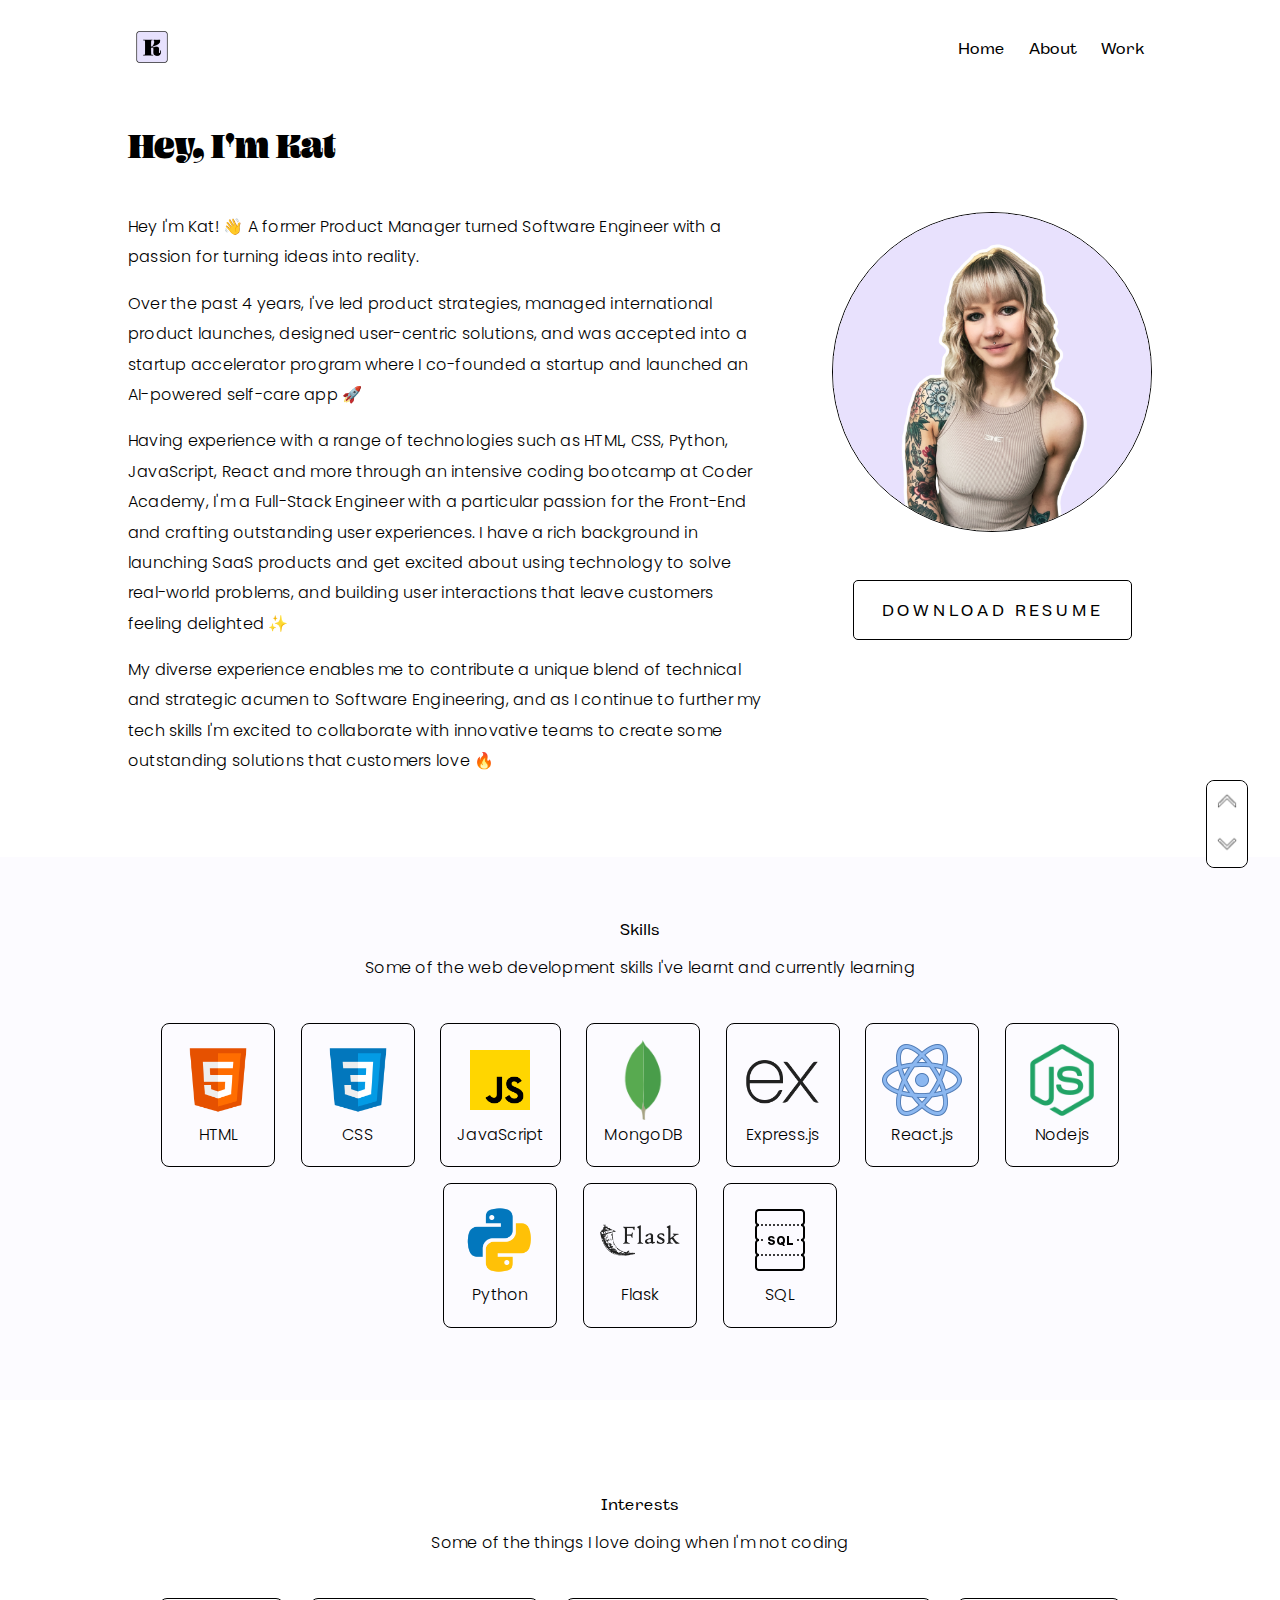
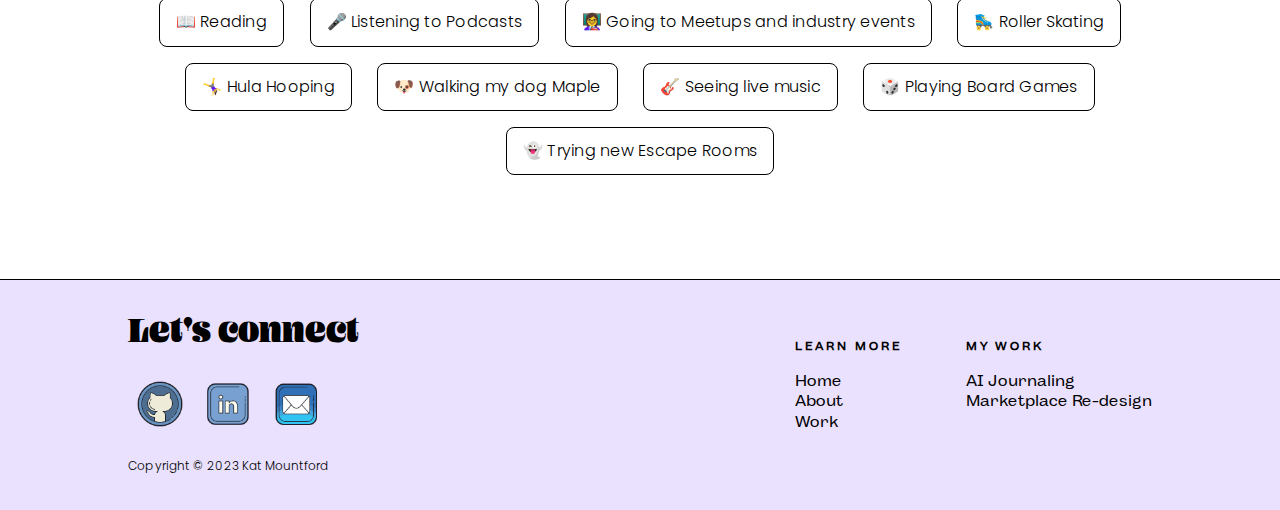
==== about.html @ 2ab6395d "Updated project tiles to include summary info" ====
<!DOCTYPE html>
<html lang="en">
  <head>
    <meta charset="UTF-8" />
    <meta name="viewport" content="width=device-width, initial-scale=1.0" />
    <link
      rel="shortcut icon"
      href="images/logo/K.png"
      type="image/x-icon"
    />
    <link rel="preconnect" href="https://fonts.googleapis.com" />
    <link rel="preconnect" href="https://fonts.gstatic.com" crossorigin />
    <link
      href="https://fonts.googleapis.com/css2?family=Arapey:ital@1&family=Poppins:ital,wght@0,300;0,400;0,700;1,300;1,400;1,700&display=swap"
      rel="stylesheet"
    />
    <link rel="stylesheet" href="styles/reset.css">
    <link rel="stylesheet" href="styles/style.css" />
    <title>About</title>
  </head>
  <body>
    <!-- Header -->
    <header class="about-page" id="top">
      <div>
        <a href="index.html">
          <img class="logo" src="images/logo/K.png" />
        </a>
      </div>
      <nav>
        <ul>
          <li>
            <a href="index.html">Home</a>
          </li>
          <li>
            <a href="about.html">About</a>
          </li>
          <li>
            <a href="work.html">Work</a>
          </li>
        </ul>
      </nav>
    </header>

    <!-- Main Content -->
    <main>
      <!-- Quick Scroll Component -->
      <div class="top-bottom-arrows">
        <div class="top">
          <a href="#top">
            <img
              src="/images/icons/social_icons/handdrawn/top.png"
              alt="Arrow to top of screen"
            />
          </a>
        </div>
        <div class="bottom">
          <a href="#bottom">
            <img
              src="images/icons/social_icons/handdrawn/bottom.png"
              alt="Arrow to bottom of screen"
            />
          </a>
        </div>
      </div>
      <!-- About - Main - Professional Bio -->
      <section class="about">
        <div class="section-header">
          <h2 class="heading">Hey, I'm Kat</h2>
        </div>
        <div class="flex-wrapper">
          <div class="image-button-block">
            <img src="images/hero/kat.png" alt="Kat Mountford" />
            <button>
              <a href="/files/katrice_mountford_resume.pdf" download="Katrice Mountford Resume">Download Resume</a>
            </button>
          </div>
          <div class="about-text">
            <p>
              Hey I'm Kat! 👋 A former Product Manager turned Software Engineer with a passion for turning ideas into reality.
            </p>
            <br />
            <p>
              Over the past 4 years, I've led product strategies, managed international product launches, designed user-centric solutions, and was accepted into a startup accelerator program where I co-founded a startup and launched an AI-powered self-care app 🚀
            </p>
            <br />
            <p>
              Having experience with a range of technologies such as HTML, CSS, Python, JavaScript, React and more through an intensive coding bootcamp at Coder Academy, I'm a Full-Stack Engineer with a particular passion for the Front-End and crafting outstanding user experiences. I have a rich background in launching SaaS products and get excited about using technology to solve real-world problems, and building user interactions that leave customers feeling delighted ✨
            </p>
            <br />
            <p>
              My diverse experience enables me to contribute a unique blend of technical and strategic acumen to Software Engineering, and as I continue to further my tech skills I'm excited to collaborate with innovative teams to create some outstanding solutions that customers love 🔥
            </p>
          </div>
        </div>
      </section>

      <!-- Skills Section -->
      <div class="skills-wrapper">
        <section class="skills">
          <div class="section-header">
            <h2>Skills</h2>
            <p>
              Some of the web development skills I've learnt and currently
              learning
            </p>
          </div>
          <div class="skill-blocks">
            <!-- Skill Tile Component -->
            <div class="skill">
              <img src="images/icons/dev_icons/standard/HTML.png" alt="HTML" />
              <p>HTML</p>
            </div>
            <!-- Skill Tile Component -->
            <div class="skill">
              <img src="images/icons/dev_icons/standard/css.png" alt="CSS" />
              <p>CSS</p>
            </div>
            <!-- Skill Tile Component -->
            <div class="skill">
              <img
                src="images/icons/dev_icons/standard/javascript.png"
                alt="JavaScript"
              />
              <p>JavaScript</p>
            </div>
            <!-- Skill Tile Component -->
            <div class="skill">
              <img
                src="images/icons/dev_icons/standard/mongodb.png"
                alt="Mongo DB"
              />
              <p>MongoDB</p>
            </div>
            <!-- Skill Tile Component -->
            <div class="skill">
              <img
                src="images/icons/dev_icons/standard/expressjs.png"
                alt="Express.js"
              />
              <p>Express.js</p>
            </div>
            <!-- Skill Tile Component -->
            <div class="skill">
              <img
                src="images/icons/dev_icons/standard/reactjs.png"
                alt="React.js"
              />
              <p>React.js</p>
            </div>
            <!-- Skill Tile Component -->
            <div class="skill">
              <img
                src="images/icons/dev_icons/standard/nodejs.png"
                alt="Nodejs"
              />
              <p>Nodejs</p>
            </div>
            <!-- Skill Tile Component -->
            <div class="skill">
              <img
                src="images/icons/dev_icons/standard/python.png"
                alt="Python"
              />
              <p>Python</p>
            </div>
            <!-- Skill Tile Component -->
            <div class="skill">
              <img
                src="images/icons/dev_icons/standard/flask.png"
                alt="Flask"
              />
              <p>Flask</p>
            </div>
            <!-- Skill Tile Component -->
            <div class="skill">
              <img src="images/icons/dev_icons/standard/sql.png" alt="SQL" />
              <p>SQL</p>
            </div>
          </div>
        </div>
      </section>
      <!-- Section to showcase my other interests e.g. outside of work -->
      <section class="interests">
        <div class="section-header">
          <h2>Interests</h2>
          <p>Some of the things I love doing when I'm not coding</p>
        </div>
          <div class="interests-block">
            <p>📖 Reading</p>
            <p>🎤 Listening to Podcasts</p>
            <p>👩‍🏫 Going to Meetups and industry events</p>
            <p>🛼 Roller Skating</p>
            <p>🤸‍♀️ Hula Hooping</p>
            <p>🐶 Walking my dog Maple</p>
            <p>🎸 Seeing live music</p>
            <p>🎲 Playing Board Games</p>
            <p>👻 Trying new Escape Rooms</p>
          </div>
        </section>
      </div>
    </main>

    <!-- Footer -->
    <div class="footer-wrapper">
      <footer id="bottom">
        <div class="footer-flex">
          <div class="footer-connect">
            <h2 class="heading">Let's connect</h2>
            <div class="social-images">
              <a href="https://github.com/kvtrice" target="_blank"
                ><img
                  src="images/icons/social_icons/colour_handdrawn/githubround_colour_handdrawn.png"
                  alt="Github"
              /></a>
              <a href="https://www.linkedin.com/in/katmountford/" target="_blank"
                ><img
                  src="images/icons/social_icons/colour_handdrawn/linkedin_colour_handdrawn.png"
                  alt="LinkedIn"
              /></a>
              <a href="mailto:katricemountford@gmail.com" target="_blank"
                ><img
                  src="images/icons/social_icons/colour_handdrawn/email_colour_handdrawn.png"
                  alt="Email"
              /></a>
            </div>
          </div>
          <div class="footer-nav-links">
            <div class="footer-learn-more">
              <h3 class="sub-heading">Learn more</h3>
              <ul>
                <li>
                  <a href="index.html">Home</a>
                </li>
                <li>
                  <a href="about.html">About</a>
                </li>
                <li>
                  <a href="work.html">Work</a>
                </li>
              </ul>
            </div>
            <div class="footer-my-work">
              <h3 class="sub-heading">My work</h3>
              <ul>
                <li>
                  <a href="talktomaple.html">AI Journaling</a>
                </li>
                <li>
                  <a href="atonce.html">Marketplace Re-design</a>
                </li>
              </ul>
            </div>
          </div>
        </div>
        <div class="copyright">
          <p>Copyright &copy; 2023 Kat Mountford</p>
        </div>
      </footer>
    </div>
  </body>
</html>
---- styles/style.css ----
/* Style reset */
* {
  margin: 0;
  box-sizing: border-box;

}

/* -- Font Family CSS to pull from -- */
/* 
font-family: 'Arapey', serif;
font-family: 'Poppins', sans-serif;
font-family: 'BodyGrotesqueFit', sans-serif;
font-family: 'OhnoBlazeFace', sans-serif;
*/

/* Add external fonts */
@font-face {
  font-family: "BodyGrotesqueFit";
  src: 
		url(fonts/BodyGrotesqueFitRegular.woff2) format('woff2'),
    url(fonts/BodyGrotesqueFitRegular.woff) format('woff'),
    url(fonts/BodyGrotesqueFitRegular.ttf) format('truetype');
}

@font-face {
  font-family: "OhnoBlazeFace";
  src: 
		url(fonts/OhnoBlazeface36.woff2) format('woff2'),
    url(fonts/OhnoBlazeface36.woff) format('woff'),
    url(fonts/OhnoBlazeface36.ttf) format('truetype');
}

/* -- Start Global Styles -- */

/* Widths */

header, footer, .hero, .work, .about, .skills, .interests, .blog, .read-more {
  width: 80%;
  max-width: 1200px;
}

/* Fonts */

html {
  font-size: 16px;
}

p, .project-text-block ul li, .project-text-block ol li {
  font-family: 'Poppins', sans-serif;
  font-weight: 300;
  font-size: 1rem;
  line-height: 1.9;
  letter-spacing: 0.015em;
}

h1, .heading, .project-heading h2 {
  font-family: 'OhnoBlazeFace', sans-serif;
  font-size: 2.25rem;
}

h1  {
  font-size: 3.5rem;
}

.footer-connect .heading {
  padding-bottom: 1rem;
}

h2, h3, li {
  font-family: 'BodyGrotesqueFit', sans-serif;
}

h3 {
  font-size: 1.56rem;
}

figcaption {
  font-family: 'Poppins', sans-serif;
  color: dark gray;
  font-size: 0.8rem;
}

.sub-heading, .summary-block h3 {
  font-family: 'BodyGrotesqueFit', sans-serif;
  font-size: 0.75rem;
  line-height: 1.6;
  letter-spacing: 0.25em;
  text-transform: uppercase;
}

/* Links */

a {
  text-decoration: none;
  color: black;
}

a:hover {
  text-decoration: underline;
}

h1 a:hover {
  text-decoration: none;
}

/* Buttons */

.top-bottom-arrows {
  z-index: 1;
  position: fixed;
  right: 2rem;
  bottom: 2rem;
  display: flex;
  flex-direction: column;
  border: black 1px solid;
  border-radius: 8px;
}

.top-bottom-arrows div {
  border-radius: 8px;
  background-color: white;
  transition: 400ms;
}

.top-bottom-arrows .top {
  border-radius: 8px 8px 0px 0px;
}

.top-bottom-arrows .bottom {
  border-radius: 0px 0px 8px 8px;
}

.top-bottom-arrows div:hover {
  background-color: #E9E1FD;
}

.top-bottom-arrows img {
  height: 2.5rem;
  transition: 400ms;
  padding: 0.5rem;
  z-index: 1;
}

.top-bottom-arrows img:hover {
  transform: scale(1.3);
  z-index: 1;
}

button {
  font-family: 'BodyGrotesqueFit', sans-serif;
  font-size: 1rem;
  line-height: 1.6;
  letter-spacing: 0.25em;
  text-transform: uppercase;
  padding: 1rem 1.75rem;
  background: white;
  border-radius: 5px;
  border: black 1px solid;
  transition: 400ms;
  cursor: pointer;
}

button:hover {
  translate: 4px 4px;
  box-shadow: -4px -4px black;
  animation: colourful-tile 3s alternate infinite;
}

button:active {
  background-color: #F7FF9F;
  translate: 4px 4px;
  box-shadow: -4px -4px black;
}

button a:hover {
  text-decoration: none;
}

/* Header Nav Bar Styling */

header {
  position: sticky;
  list-style: none;
  display: flex;
  justify-content: space-between;
  align-items: center;
  height: 10vh;
  margin: 0 auto;
  padding: 3rem 0;
}

header div {
  display: flex;
}

header div h1, header div h2 {
  font-size: 1.5rem;
  padding: 0.5rem;
}

nav {
  display: flex;
  padding: 0.5rem;
}

nav ul {
  display: flex;
  list-style: none;
}

nav ul li {
  padding-left: 1.5rem;
}

.logo {
  width: 3rem;
  padding: 0.5rem
}

/* Main Sections */

main {
  margin: 0 auto;
}

/* -- End Global Styles -- */

/* -- Start Index Page Styles -- */

/* Home Backgrounds */

.home-wrapper {
  background: #E9E1FD;
}

main .home-wrapper {
  border-bottom: black solid 1px;
}

/* Hero Section */

.hero {
  margin: 0 auto;
  height: 75vh;
  display: flex;
  justify-content: space-between;
  align-items: center
}

.hero-image {
  max-height: 75vh;
  max-width: 30vw;
  border-bottom: 2px solid white;
  border-radius: 50%;
  margin: 0.5rem;
}

.intro h1 {
  font-size: 3.5rem;
  margin-bottom: 2rem;
  line-height: 1.1;
}

.intro p {
  margin-bottom: 4rem;
  font-family: 'BodyGrotesqueFit', sans-serif;
  font-size: 1.2rem;
  line-height: 1.5;
}

.callout {
  padding: 0rem 0.4rem 0.2rem;
  font-family: 'Arapey', serif;
  font-style: italic;
  font-size: 1.5rem;
  border-radius: 2px;
  animation: highlight 3s forwards;
}

@keyframes highlight {
  from {
    color: white;
    background-color: white;
    /* border: 0.5px solid black; */
  }
  to {
    background-color:#F7FF9F;
    color: black;
    /* border: 0.5px solid black; */
  }
}

/* Featured / Work Section and Tiles */

.work {
  text-align: center;
  margin: 3rem auto;
  display: flex;
  flex-direction: column;
  justify-content: center;
}

.work h2 {
  padding: 2rem;
  font-size: 2.5rem;
}

.project-tile-block {
  display: flex;
  justify-content: center;
}

.project-tile-block a:hover {
  text-decoration: none;
}

.project-tile h3, 
.view-more-tile h3,
.project-tile p,
.project-tile li {
  font-size: 1rem;
  text-align: left;
  line-height: normal;
  margin: 1rem rem;
}

.project-tile h3 {
  font-size: 1.5rem;
  margin: 1rem;
}

.project-tile p {
  margin: 1rem;
}

.project-tile, .view-more-tile {
 display: flex;
 position: relative;
 flex-direction: column;
 justify-content: space-between;
 margin: 1rem;
 border: black solid 1px;
 border-radius: 5px;
 overflow: hidden;
 transition: 1s;
}

.project-type-tag {
  width: fit-content;
  border-radius: 2px;
  background-color:#F7FF9F;
  position: absolute;
  left: -1rem;
  top: 0.1rem;
}

.project-tile .sub-heading {
 padding: 0.8rem 1rem;
 font-size: 0.9rem;
}

.project-tile:hover, .view-more-tile:hover {
  transform: scale(1.05);
}

.project-tile img, .view-more-tile img {
  height: 100%;
  width: 100%;
  object-fit: cover;
}

.tag-block {
  margin-bottom: 1rem;
}

.tag-section li {
  margin: 0.5rem 1rem;
  display: flex;
  flex-wrap: wrap;
}

.tag-section li ul {
  border: black 1px solid;
  border-radius: 5px;
  padding: 0.3rem 0.5rem;
  margin: 0 0.5rem 0.5rem 0;
}

.technologies li ul{
  background-color: black;
  color: white;
}

/* Footer Styling */

.footer-wrapper { /* Extend background colour past the width of the content */
  background-color: #E9E1FD;
  border-top: black 1px solid;
}

footer {
  padding-top: 2rem;
  height: fit-content;
  margin: 0 auto;
}

footer h3 {
  font-size: 1.2rem;
  font-weight: bold;
}

/* Social Connection section */
.footer-connect h2 {
  margin-bottom: 0.5rem;
}

.social-images img {
  width: 4rem;
}

.footer-flex {
  display: flex;
  justify-content: space-between;
  flex-wrap: wrap;
}

.footer-nav-links {
  display: flex;
  flex-wrap: wrap;
  text-align: left;
  justify-content: space-between;
}

.footer-learn-more ul, .footer-my-work ul {
  list-style: none;
  padding: 0;
  margin: 0;
}

.footer-learn-more, .footer-my-work {
  margin-left: 4rem;
}

.footer-learn-more h3, .footer-my-work h3 {
  padding-bottom: 1rem;
}

.footer-learn-more ul li, .footer-my-work ul li {
  padding-bottom: 0.3rem;
}

footer p {
  margin-top: 1rem;
  padding-bottom: 2rem;
  font-size: 0.75rem;
}

/* -- End Index Page Styling */

/* -- Start About Page Styling -- */

/* Main text section with image */
.about {
  margin: 2rem auto;
}

.flex-wrapper {
  display: flex;
}

.about .section-header h2 {
  text-align: left;
}

.about-text {
  padding-bottom: 3rem;
  order: -1;
}

.image-button-block {
  display: flex;
  flex-direction: column;
  margin-left: 4rem;
}

.image-button-block img {
  width: 25vw;
  border-radius: 50%;
  border: black solid 1px;
}

.image-button-block button {
  margin-top: 3rem;
  align-self: center;
}

/* Skills section */

.skills-wrapper {
  background-color:#e9e1fd25;
}

.skills {
  padding: 4rem 0;
  margin: 2rem auto;
}

.section-header {
  text-align: center;
  padding-bottom: 2rem;
}

.section-header h2 {
  padding-bottom: 1rem;
}

.skill-blocks {
  display: flex;
  justify-content: center;
  flex-wrap: wrap;
}

.skill {
  display: flex;
  flex-direction: column;
  align-items: center;
  margin: 0.5rem 0.8rem;
  padding: 1rem;
  border-radius: 8px;
  border: black solid 1px;
  transition: 400ms;
}

.skill:hover {
  transform: scale(1.1);
}

.skill img {
  width: 5rem;
}

/* Interests Section */

.interests {
  padding-top: 4rem;
  padding-bottom: 6rem;
  margin: 0 auto;
}

.interests-block {
  display: flex;
  justify-content: center;
  flex-wrap: wrap;
}

.interests-block p {
  margin: 0.5rem 0.8rem;
  padding: 0.5rem 1rem;
  border: 1px black solid;
  border-radius: 8px;
  transition: 400ms;
}

.interests-block p:hover {
  transform: scale(1.1);
  animation: colourful-tile 3s alternate infinite;
}

.sub-section-header h3 {
  font-size: 1.2rem;
  padding-bottom: 1rem;
}

@keyframes colourful-tile {
  0% {
    background-color: rgb(255, 160, 160);
  }
  25% {
    background-color: rgb(255, 255, 175);
  }
  50% {
    background-color: rgb(210, 255, 210);
  }
  75% {
    background-color: rgb(195, 195, 255);
  }
  100% {
    background-color: rgb(255, 189, 255);
  }
}

/* -- End About Page Styling */

/* -- Start Project Pages Styling -- */
/* -- Start Global Project Styles -- */
/* Project Hero and Summary */

.no-bg, .bg {
  width: 80%;
  max-width: 800px;
  margin: 0 auto;
}

.project-heading {
  padding: 3rem 0rem;
}

.dive-in-link {
  padding: 1rem 0 4rem;
}

.project-hero {
  height: 60vh;
  background-position: center center;
  background-repeat: no-repeat;
  background-size: contain;
}

.project-section {
  padding: 3rem 0rem 4rem;
}

.project-summary {
  display: flex;
  justify-content: space-evenly;
  border: black solid 1px;
  border-radius: 8px;
  text-align: left;
  padding: 0.5rem;
  margin-bottom: 3rem;
}

.project-summary .summary-block {
  margin: 1rem;
  width: calc(100% / 4);
}

.project-summary h3 {
  font-weight: bold;
  color: white;
  background-color: black;
  border-radius: 5px;
  padding: 0.2rem 0.4rem;
  margin-bottom: 1rem;
}

/* Project Body */

.sub-heading {
  padding: 1.5rem 0rem;
}

.project-section div p, .project-text-block p {
  padding: 1rem 1rem 1rem;
}

.project-section div h3, .project-text-block h3 {
  padding-bottom: 1.5rem;
}

.project-text-block ul, .project-text-block ol {
  padding: 0.5rem auto;
}

.project-text-block {
  padding-bottom: 1.5rem;
}

.project-image-block {
  margin: 1rem 0rem 4rem;
  padding: 1rem;
  border-radius: 8px;
  background: white;
}

.project-image-block img, .screen-capture-block img, .atonce-screen-capture img {
  height: 100%;
  width: 100%;
  object-fit: contain;
  background-color: transparent;
}

.project-image-block figcaption {
  text-align: right;
  color: gray;
  font-size: 0.7rem;
  padding: 1rem 2rem 1rem 1rem;
}

.project-screen-capture {
  display: flex;
  justify-content: center;
  flex-wrap: wrap;
  padding-top: 2rem
}

.screen-capture-block {
  display: flex;
  flex-direction: column;
  height: auto;
  width: calc(90% / 2);
  margin: 0 0.5rem 2rem;
}

.screen-capture-block p {
  text-align: center;
  font-weight: bold;
  font-size: 0.8rem;
  line-height: 1.4;
}

.final-section {
  border-bottom: black solid 1px;
}

/* View More */

.view-more {
  padding: 4rem 0;
}

.view-more-heading h2 {
  text-align: center;
  padding-bottom: 1.5rem;
}
.view-more-tile h3 {
  padding: 0.5rem 0rem 0.8rem 1rem;
}

/* -- End Global Project Styles -- */

/* -- Start Individual Project Styles -- */
/* Talk to Maple Project Styling */

.talktomaple {
  background-image: url(/images/projects/talktomaple/00_talktomaple_splash.png);
  background-color: #EFD4FF;
}

.talktomaple-header-wrapper {
  background-color: #EFD4FF;
}

.talktomaple-bg-wrapper {
  background-color: #efd4ff38;
}

.team-photo img {
  border-radius: 8px;
}

/* At Once Project Stlying */
.atonce {
  background-image: url(/images/projects/atonce/00_atonce_splash.png);
  background-color: #FFD28F;
}

.atonce-header-wrapper {
  background-color: #FFD28F;
}

.atonce-bg-wrapper {
  background-color: #ffd28f2c;
}

.quote {
  padding: 1rem;
}

.quote-body {
  text-align: center;
  font-style: italic;
  font-weight: 500;
}

.quote-reference {
  text-align: right;
  font-weight: 500;
}

.before-after h3 {
  padding-top: 1rem;
  text-align: center;
}

/* -- End Project Styles -- */

/* -- Start Blog Styles -- */
/* Global Blog Tile Styling */

.blog {
  margin: 3rem auto;
}

.blog-tile a:hover {
  text-decoration: none;
}

.blog h2 {
  padding: 2rem;
  font-size: 2.5rem;
}

.blog-section {
  display: flex;
  flex-wrap: wrap;
  justify-content: center;
}

.blog-tile {
  display: flex;
  flex-direction: column;
  justify-content: space-between;
  width: 30%;
  margin: 1rem;
  border: black solid 1px;
  border-radius: 5px;
  overflow: hidden;
  transition: 1s;
 }

 .blog-tile-text {
  padding: 1rem;
 }

 .blog-tile-text h3 {
  font-size: 1.2rem;
 }

 .blog-tile-text .sub-heading {
  font-size: 0.7rem;
  padding-top: 0.5rem;
 }
 
.blog-tile-text p {
  font-size: 0.9rem;
  line-height: 1.5;
}

 .blog-tile:hover {
   transform: scale(1.1, 1.1);
 }

.blog-tile-image img {
  height: 100%;
  width: 100%;
  object-fit: cover;
}

.blog-arrow {
  text-align: right;
  padding: 0 1rem 1rem;
}

/* Global Blog Page Styling */

.article {
  width: 80%;
  max-width: 800px;
  margin: 0 auto;
}

.article {
  display: flex;
  flex-direction: column;
}

.article-image img{
  width: 100%;
  max-width: 800px;
  height: 100%;
  object-fit: cover;
  border-radius: 8px;
}

.article-heading {
  padding-top: 2rem;
}

.article-content {
  padding-bottom: 3rem;
}

.read-more {
  margin: 0 auto;
  padding: 2.5rem 0;
}

.read-more .heading h2 {
  font-size: 2rem;
}

/* -- End Blog Styling -- */


/* -- Start Media Queries -- */

/* Smaller desktops */
@media screen and (max-width: 1200px) {

  /* Blog Tiles */
  .blog-tile {
    width: calc((100% - 4rem) / 2);
  }
}

/* Small screens and tablets */
@media screen and (max-width: 850px) {

  /* Global Styles */
  .heading .section-header {
    padding: 2rem 0 1rem;
    font-size: 1.8rem;
  }

  /* Blogs */
  .blog-tile {
    width: 100%;
  }

  .article-wrapper {
    padding-top: 5rem;
  }

  /* Projects */
  .project-tile-block {
    flex-direction: column;
  }

  .project-hero {
    height: 85vh;
  }

  .project-summary {
    flex-wrap: wrap;
    justify-content: space-between;
  }

  .project-summary .summary-block {
    margin: 0.2rem;
    width: calc(90% / 2);
  }

  /* About Text */
  .flex-wrapper {
    flex-direction: column;
  }

  .about .section-header h2 {
    text-align: center;
    padding: 3rem 0 0.5rem;
  }

  .image-button-block {
    margin-left: 0;
    align-items: center;
    order: -1;
    margin-bottom: 3rem;
  }

  .image-button-block img {
    width: 45vw;
  }

  .image-button-block button {
    margin-top: 1rem;
    padding: 0.8rem 1.3rem;
  }

  .about-text {
    text-align: center;
  }

  /* Index Hero */
  .hero {
    height: 100%;
    flex-direction: column;
    justify-content: center;
  }

  .intro {
    text-align: center;
  }

  .intro h1 {
    padding: 5rem 0 0.25rem;
    font-size: 3rem;
  }

  .intro p {
    font-size: 1.3rem;
    margin-bottom: 2rem;
  }

  .intro button {
    padding: 0.8rem 1.3rem;
  }

  .hero-image {
    max-height: 75vh;
    max-width: 50vw;
  }

  .featured .heading h2 {
    padding: 0 0 1rem;
  }

  /* Footer */

  .footer-flex, .footer-nav-links {
    flex-direction: column;
    align-items: center;
  }

  .footer-nav-links {
    text-align: center;
  }

  .footer-nav-links div ul li {
    text-decoration: underline;
  }

  .footer-learn-more, .footer-my-work {
    margin-left: 0;
  }

  .footer-connect {
    text-align: center;
  }

  .copyright {
    text-align: center;
    padding-top: 1.5rem;
  }

  /* Header */

  header {
    flex-direction: column;
    align-items: center;
    padding: 1rem 0;
  }

  nav ul li {
    padding: 0 0.75rem;
    font-size: 1.2rem;
    font-weight: bold;
    text-decoration: underline;
  }

  nav ul {
    margin: 0;
    padding: 0;
  }

}

/* Mobile Devices */
@media screen and (max-width: 480px) {

  /* Global */

  header, footer, .hero, .work, .about, .skills, .interests, .blog, .read-more {
    width: 90%;
  }

  .heading .section-header {
    font-size: 1.5rem;
  }

  .top-bottom-arrows {
    right: 0.2rem;
    bottom: 3rem;
  }

  /* Header */

  nav ul li {
    font-size: 1rem;
  }
  
  /* Index Hero */

  .intro h1 {
    padding: 5rem 0 0.25rem;
    font-size: 2rem;
  }

  .intro p {
    font-size: 1.1rem;
    margin-bottom: 2rem;
  }

  /* About Page */

  .skill img {
    width: 6rem;
  }

  .interests-block p {
    text-align: center;
  }

  /* Projects */

  .screen-capture-block {
    width: 90%;
  }

}
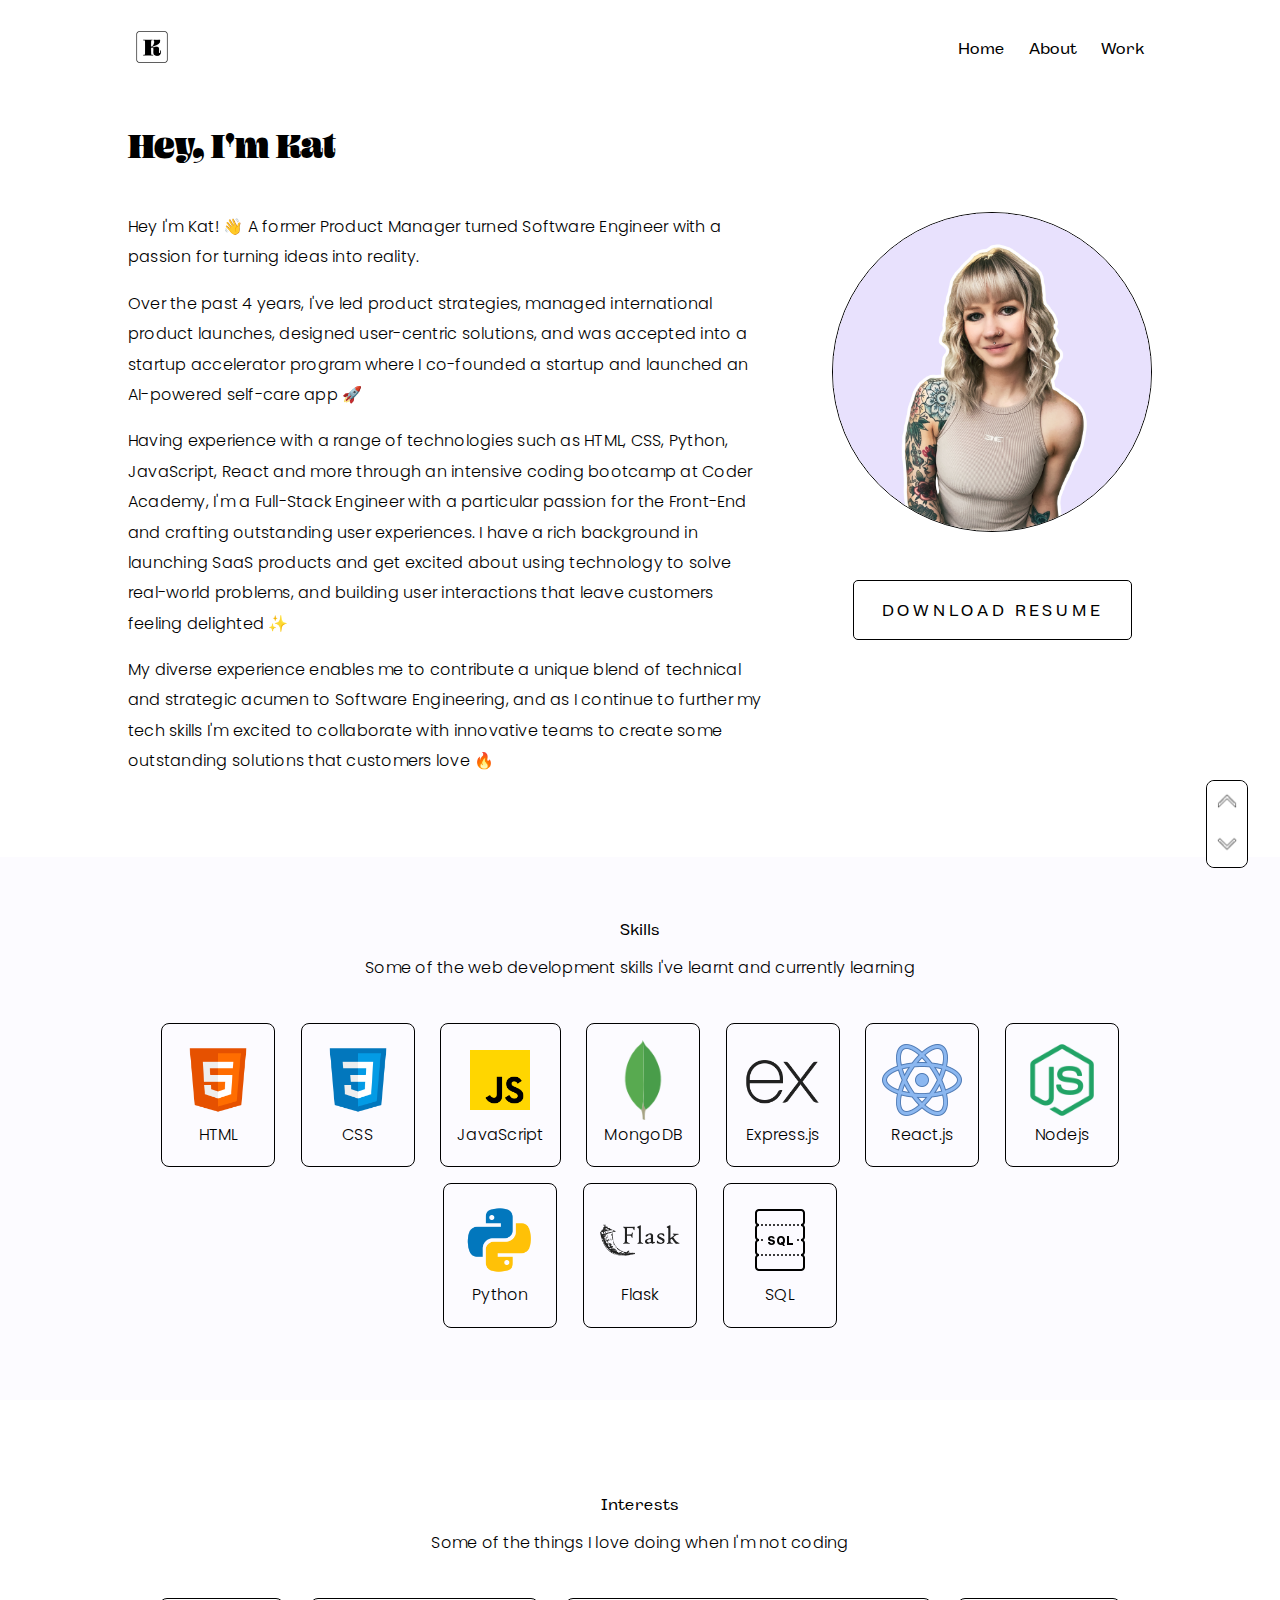
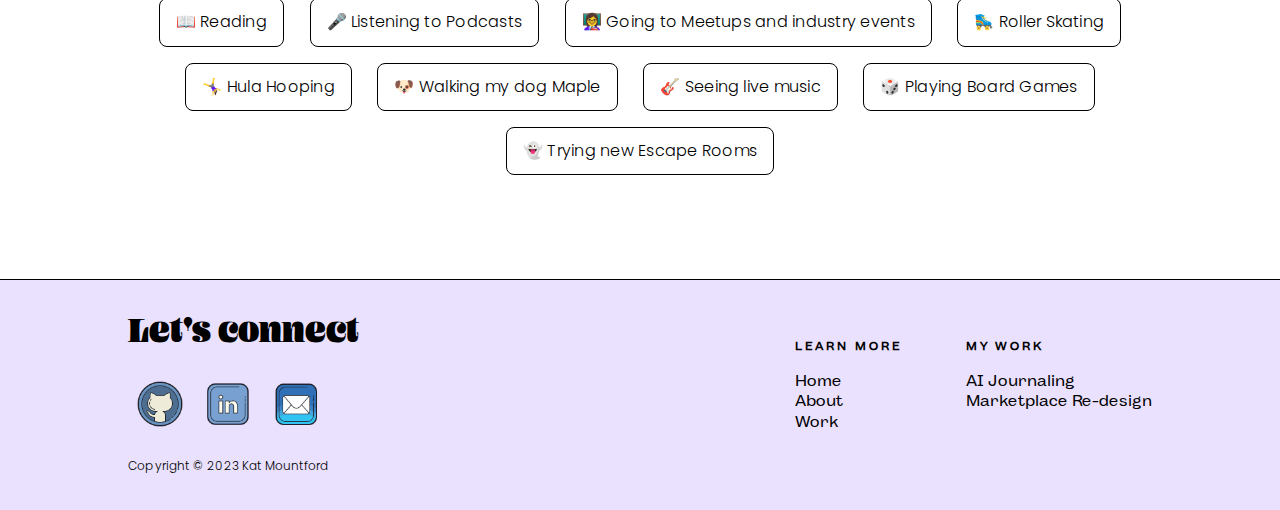
==== commit ecd54fef: "Created Reusable Footer component and added to all pages" ====
--- a/about.html
+++ b/about.html
@@ -14,32 +14,15 @@
       href="https://fonts.googleapis.com/css2?family=Arapey:ital@1&family=Poppins:ital,wght@0,300;0,400;0,700;1,300;1,400;1,700&display=swap"
       rel="stylesheet"
     />
+    <script src="components/header.js" type="text/javascript" defer></script>
+    <script src="components/footer.js" type="text/javascript" defer></script>
     <link rel="stylesheet" href="styles/reset.css">
     <link rel="stylesheet" href="styles/style.css" />
     <title>About</title>
   </head>
   <body>
     <!-- Header -->
-    <header class="about-page" id="top">
-      <div>
-        <a href="index.html">
-          <img class="logo" src="images/logo/K.png" />
-        </a>
-      </div>
-      <nav>
-        <ul>
-          <li>
-            <a href="index.html">Home</a>
-          </li>
-          <li>
-            <a href="about.html">About</a>
-          </li>
-          <li>
-            <a href="work.html">Work</a>
-          </li>
-        </ul>
-      </nav>
-    </header>
+    <header-component></header-component>
 
     <!-- Main Content -->
     <main>
@@ -201,61 +184,7 @@
     </main>
 
     <!-- Footer -->
-    <div class="footer-wrapper">
-      <footer id="bottom">
-        <div class="footer-flex">
-          <div class="footer-connect">
-            <h2 class="heading">Let's connect</h2>
-            <div class="social-images">
-              <a href="https://github.com/kvtrice" target="_blank"
-                ><img
-                  src="images/icons/social_icons/colour_handdrawn/githubround_colour_handdrawn.png"
-                  alt="Github"
-              /></a>
-              <a href="https://www.linkedin.com/in/katmountford/" target="_blank"
-                ><img
-                  src="images/icons/social_icons/colour_handdrawn/linkedin_colour_handdrawn.png"
-                  alt="LinkedIn"
-              /></a>
-              <a href="mailto:katricemountford@gmail.com" target="_blank"
-                ><img
-                  src="images/icons/social_icons/colour_handdrawn/email_colour_handdrawn.png"
-                  alt="Email"
-              /></a>
-            </div>
-          </div>
-          <div class="footer-nav-links">
-            <div class="footer-learn-more">
-              <h3 class="sub-heading">Learn more</h3>
-              <ul>
-                <li>
-                  <a href="index.html">Home</a>
-                </li>
-                <li>
-                  <a href="about.html">About</a>
-                </li>
-                <li>
-                  <a href="work.html">Work</a>
-                </li>
-              </ul>
-            </div>
-            <div class="footer-my-work">
-              <h3 class="sub-heading">My work</h3>
-              <ul>
-                <li>
-                  <a href="talktomaple.html">AI Journaling</a>
-                </li>
-                <li>
-                  <a href="atonce.html">Marketplace Re-design</a>
-                </li>
-              </ul>
-            </div>
-          </div>
-        </div>
-        <div class="copyright">
-          <p>Copyright &copy; 2023 Kat Mountford</p>
-        </div>
-      </footer>
-    </div>
+    <footer-component></footer-component>
+    
   </body>
 </html>
--- a/styles/style.css
+++ b/styles/style.css
@@ -199,25 +199,6 @@
   padding: 0.5rem;
 }
 
-nav {
-  display: flex;
-  padding: 0.5rem;
-}
-
-nav ul {
-  display: flex;
-  list-style: none;
-}
-
-nav ul li {
-  padding-left: 1.5rem;
-}
-
-.logo {
-  width: 3rem;
-  padding: 0.5rem
-}
-
 /* Main Sections */
 
 main {
@@ -343,7 +324,7 @@
  border: black solid 1px;
  border-radius: 5px;
  overflow: hidden;
- transition: 1s;
+ transition: 400ms;
 }
 
 .project-type-tag {
@@ -387,9 +368,17 @@
   margin: 0 0.5rem 0.5rem 0;
 }
 
+.tag-section li ul:hover {
+  animation: colourful-tile 3s alternate infinite;
+}
+
 .technologies li ul{
   background-color: black;
   color: white;
+}
+
+.technologies li ul:hover {
+  color: black;
 }
 
 /* Footer Styling */
@@ -718,14 +707,23 @@
 
 .view-more {
   padding: 4rem 0;
+  display: flex;
+  flex-direction: column;
+  align-items: center;
 }
 
 .view-more-heading h2 {
+  font-size: 1.8rem;
   text-align: center;
   padding-bottom: 1.5rem;
 }
-.view-more-tile h3 {
-  padding: 0.5rem 0rem 0.8rem 1rem;
+
+.view-more .project-tile {
+  width: 20vw;
+}
+
+.view-more .project-tile a:hover {
+  text-decoration: none;
 }
 
 /* -- End Global Project Styles -- */
@@ -785,113 +783,6 @@
 }
 
 /* -- End Project Styles -- */
-
-/* -- Start Blog Styles -- */
-/* Global Blog Tile Styling */
-
-.blog {
-  margin: 3rem auto;
-}
-
-.blog-tile a:hover {
-  text-decoration: none;
-}
-
-.blog h2 {
-  padding: 2rem;
-  font-size: 2.5rem;
-}
-
-.blog-section {
-  display: flex;
-  flex-wrap: wrap;
-  justify-content: center;
-}
-
-.blog-tile {
-  display: flex;
-  flex-direction: column;
-  justify-content: space-between;
-  width: 30%;
-  margin: 1rem;
-  border: black solid 1px;
-  border-radius: 5px;
-  overflow: hidden;
-  transition: 1s;
- }
-
- .blog-tile-text {
-  padding: 1rem;
- }
-
- .blog-tile-text h3 {
-  font-size: 1.2rem;
- }
-
- .blog-tile-text .sub-heading {
-  font-size: 0.7rem;
-  padding-top: 0.5rem;
- }
- 
-.blog-tile-text p {
-  font-size: 0.9rem;
-  line-height: 1.5;
-}
-
- .blog-tile:hover {
-   transform: scale(1.1, 1.1);
- }
-
-.blog-tile-image img {
-  height: 100%;
-  width: 100%;
-  object-fit: cover;
-}
-
-.blog-arrow {
-  text-align: right;
-  padding: 0 1rem 1rem;
-}
-
-/* Global Blog Page Styling */
-
-.article {
-  width: 80%;
-  max-width: 800px;
-  margin: 0 auto;
-}
-
-.article {
-  display: flex;
-  flex-direction: column;
-}
-
-.article-image img{
-  width: 100%;
-  max-width: 800px;
-  height: 100%;
-  object-fit: cover;
-  border-radius: 8px;
-}
-
-.article-heading {
-  padding-top: 2rem;
-}
-
-.article-content {
-  padding-bottom: 3rem;
-}
-
-.read-more {
-  margin: 0 auto;
-  padding: 2.5rem 0;
-}
-
-.read-more .heading h2 {
-  font-size: 2rem;
-}
-
-/* -- End Blog Styling -- */
 
 
 /* -- Start Media Queries -- */
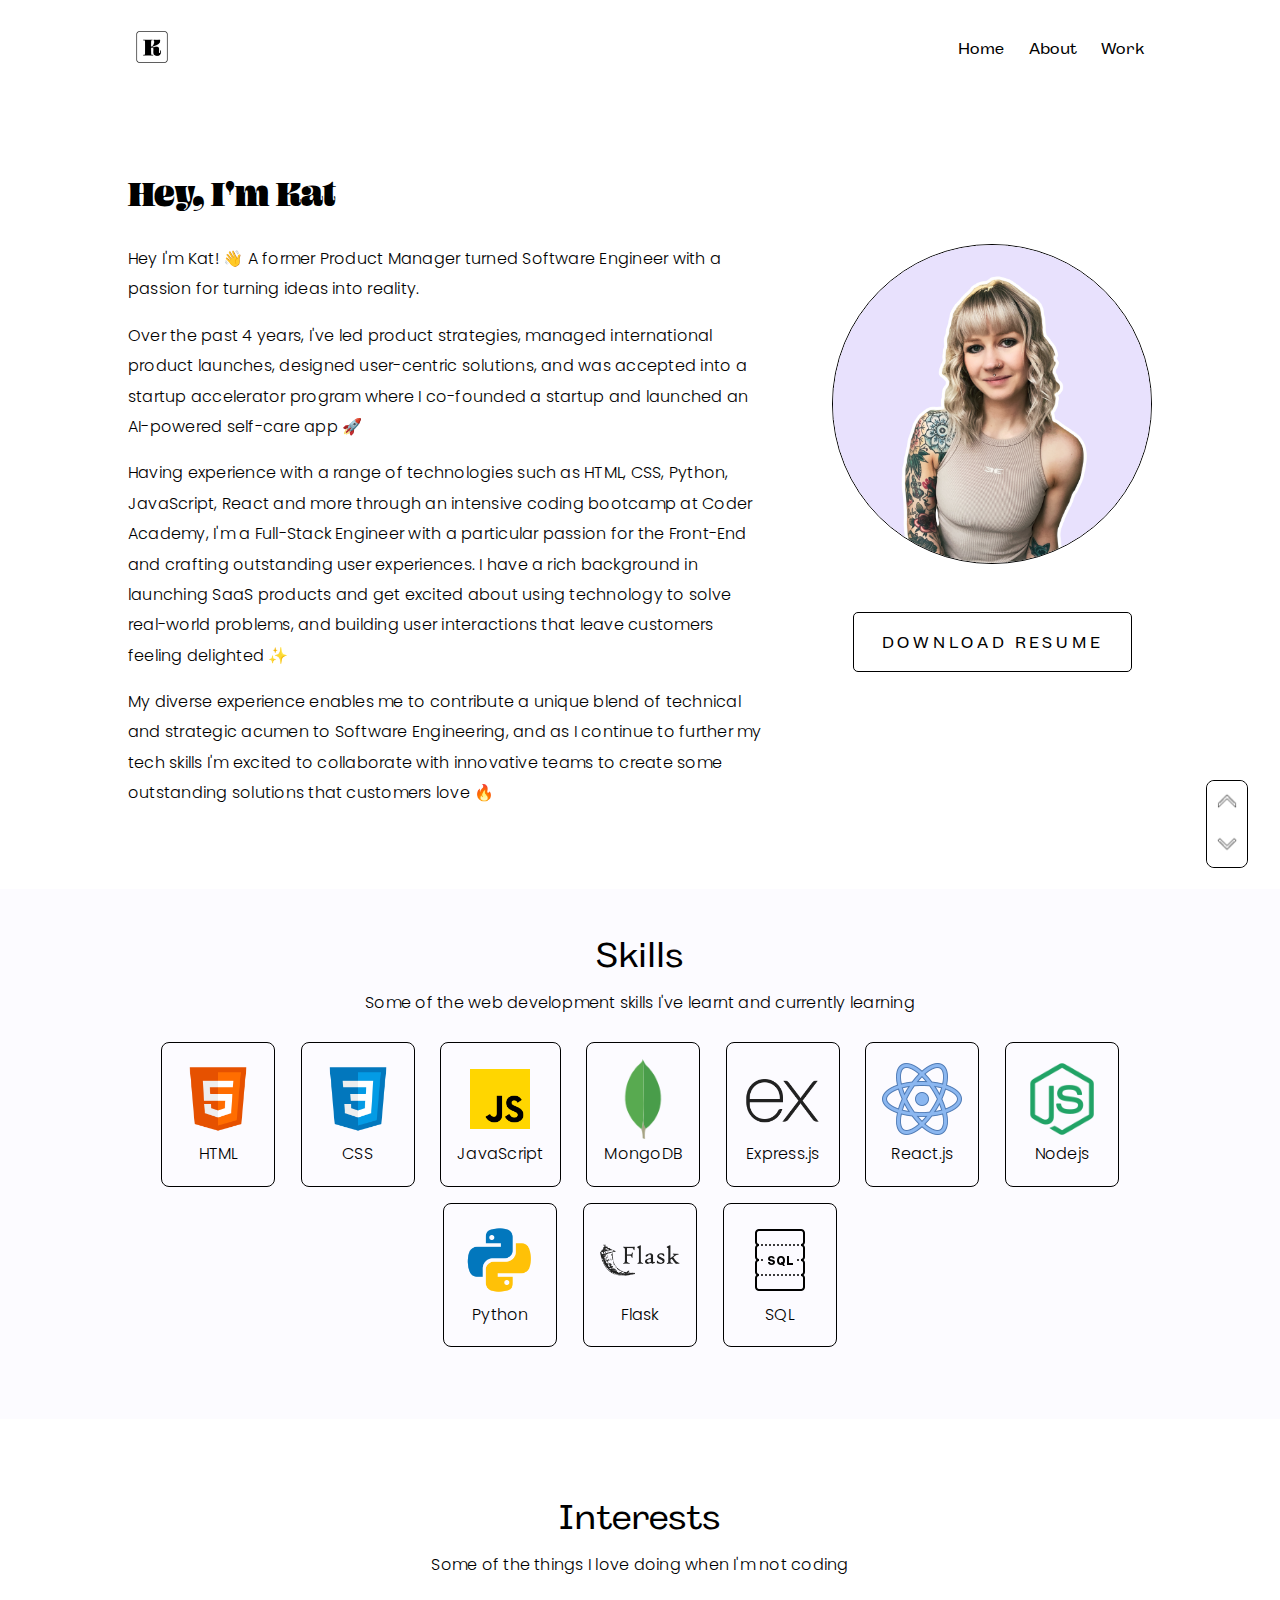
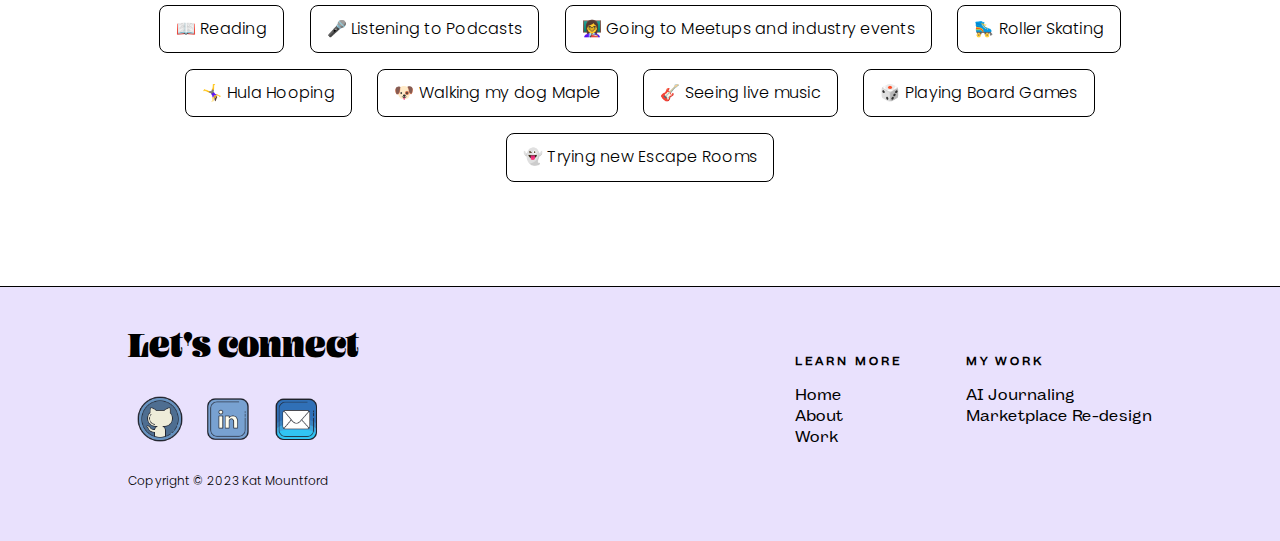
==== commit b9d10569: "Added Featured Work component across Index and Project Pages" ====
--- a/about.html
+++ b/about.html
@@ -16,6 +16,7 @@
     />
     <script src="components/header.js" type="text/javascript" defer></script>
     <script src="components/footer.js" type="text/javascript" defer></script>
+    <script src="components/scroll.js" type="text/javascript" defer></script>
     <link rel="stylesheet" href="styles/reset.css">
     <link rel="stylesheet" href="styles/style.css" />
     <title>About</title>
@@ -27,24 +28,7 @@
     <!-- Main Content -->
     <main>
       <!-- Quick Scroll Component -->
-      <div class="top-bottom-arrows">
-        <div class="top">
-          <a href="#top">
-            <img
-              src="/images/icons/social_icons/handdrawn/top.png"
-              alt="Arrow to top of screen"
-            />
-          </a>
-        </div>
-        <div class="bottom">
-          <a href="#bottom">
-            <img
-              src="images/icons/social_icons/handdrawn/bottom.png"
-              alt="Arrow to bottom of screen"
-            />
-          </a>
-        </div>
-      </div>
+      <scroll-component></scroll-component>
       <!-- About - Main - Professional Bio -->
       <section class="about">
         <div class="section-header">
@@ -80,12 +64,13 @@
       <!-- Skills Section -->
       <div class="skills-wrapper">
         <section class="skills">
-          <div class="section-header">
-            <h2>Skills</h2>
+          <div>
+            <h2 class="section-header">Skills</h2>
             <p>
               Some of the web development skills I've learnt and currently
               learning
             </p>
+            <br>
           </div>
           <div class="skill-blocks">
             <!-- Skill Tile Component -->
@@ -164,9 +149,10 @@
       </section>
       <!-- Section to showcase my other interests e.g. outside of work -->
       <section class="interests">
-        <div class="section-header">
-          <h2>Interests</h2>
+        <div>
+          <h2 class="section-header">Interests</h2>
           <p>Some of the things I love doing when I'm not coding</p>
+          <br>
         </div>
           <div class="interests-block">
             <p>📖 Reading</p>
@@ -185,6 +171,6 @@
 
     <!-- Footer -->
     <footer-component></footer-component>
-    
+
   </body>
 </html>
--- a/styles/style.css
+++ b/styles/style.css
@@ -35,7 +35,7 @@
 
 /* Widths */
 
-header, footer, .hero, .work, .about, .skills, .interests, .blog, .read-more {
+header, footer, .hero, .work, .about, .skills, .interests {
   width: 80%;
   max-width: 1200px;
 }
@@ -87,6 +87,12 @@
   line-height: 1.6;
   letter-spacing: 0.25em;
   text-transform: uppercase;
+}
+
+.section-header {
+  text-align: center;
+  font-size: 2.2rem;
+  padding: 3rem 0 1rem 0;
 }
 
 /* Links */
@@ -177,7 +183,7 @@
   text-decoration: none;
 }
 
-/* Header Nav Bar Styling */
+/* Header Styling */
 
 header {
   position: sticky;
@@ -259,6 +265,8 @@
   animation: highlight 3s forwards;
 }
 
+
+
 @keyframes highlight {
   from {
     color: white;
@@ -272,179 +280,6 @@
   }
 }
 
-/* Featured / Work Section and Tiles */
-
-.work {
-  text-align: center;
-  margin: 3rem auto;
-  display: flex;
-  flex-direction: column;
-  justify-content: center;
-}
-
-.work h2 {
-  padding: 2rem;
-  font-size: 2.5rem;
-}
-
-.project-tile-block {
-  display: flex;
-  justify-content: center;
-}
-
-.project-tile-block a:hover {
-  text-decoration: none;
-}
-
-.project-tile h3, 
-.view-more-tile h3,
-.project-tile p,
-.project-tile li {
-  font-size: 1rem;
-  text-align: left;
-  line-height: normal;
-  margin: 1rem rem;
-}
-
-.project-tile h3 {
-  font-size: 1.5rem;
-  margin: 1rem;
-}
-
-.project-tile p {
-  margin: 1rem;
-}
-
-.project-tile, .view-more-tile {
- display: flex;
- position: relative;
- flex-direction: column;
- justify-content: space-between;
- margin: 1rem;
- border: black solid 1px;
- border-radius: 5px;
- overflow: hidden;
- transition: 400ms;
-}
-
-.project-type-tag {
-  width: fit-content;
-  border-radius: 2px;
-  background-color:#F7FF9F;
-  position: absolute;
-  left: -1rem;
-  top: 0.1rem;
-}
-
-.project-tile .sub-heading {
- padding: 0.8rem 1rem;
- font-size: 0.9rem;
-}
-
-.project-tile:hover, .view-more-tile:hover {
-  transform: scale(1.05);
-}
-
-.project-tile img, .view-more-tile img {
-  height: 100%;
-  width: 100%;
-  object-fit: cover;
-}
-
-.tag-block {
-  margin-bottom: 1rem;
-}
-
-.tag-section li {
-  margin: 0.5rem 1rem;
-  display: flex;
-  flex-wrap: wrap;
-}
-
-.tag-section li ul {
-  border: black 1px solid;
-  border-radius: 5px;
-  padding: 0.3rem 0.5rem;
-  margin: 0 0.5rem 0.5rem 0;
-}
-
-.tag-section li ul:hover {
-  animation: colourful-tile 3s alternate infinite;
-}
-
-.technologies li ul{
-  background-color: black;
-  color: white;
-}
-
-.technologies li ul:hover {
-  color: black;
-}
-
-/* Footer Styling */
-
-.footer-wrapper { /* Extend background colour past the width of the content */
-  background-color: #E9E1FD;
-  border-top: black 1px solid;
-}
-
-footer {
-  padding-top: 2rem;
-  height: fit-content;
-  margin: 0 auto;
-}
-
-footer h3 {
-  font-size: 1.2rem;
-  font-weight: bold;
-}
-
-/* Social Connection section */
-.footer-connect h2 {
-  margin-bottom: 0.5rem;
-}
-
-.social-images img {
-  width: 4rem;
-}
-
-.footer-flex {
-  display: flex;
-  justify-content: space-between;
-  flex-wrap: wrap;
-}
-
-.footer-nav-links {
-  display: flex;
-  flex-wrap: wrap;
-  text-align: left;
-  justify-content: space-between;
-}
-
-.footer-learn-more ul, .footer-my-work ul {
-  list-style: none;
-  padding: 0;
-  margin: 0;
-}
-
-.footer-learn-more, .footer-my-work {
-  margin-left: 4rem;
-}
-
-.footer-learn-more h3, .footer-my-work h3 {
-  padding-bottom: 1rem;
-}
-
-.footer-learn-more ul li, .footer-my-work ul li {
-  padding-bottom: 0.3rem;
-}
-
-footer p {
-  margin-top: 1rem;
-  padding-bottom: 2rem;
-  font-size: 0.75rem;
-}
-
 /* -- End Index Page Styling */
 
 /* -- Start About Page Styling -- */
@@ -454,12 +289,13 @@
   margin: 2rem auto;
 }
 
+.about .heading {
+  text-align: left;
+  padding-bottom: 1rem;
+}
+
 .flex-wrapper {
   display: flex;
-}
-
-.about .section-header h2 {
-  text-align: left;
 }
 
 .about-text {
@@ -491,17 +327,8 @@
 }
 
 .skills {
-  padding: 4rem 0;
+  padding-bottom: 4rem;
   margin: 2rem auto;
-}
-
-.section-header {
-  text-align: center;
-  padding-bottom: 2rem;
-}
-
-.section-header h2 {
-  padding-bottom: 1rem;
 }
 
 .skill-blocks {
@@ -532,9 +359,13 @@
 /* Interests Section */
 
 .interests {
-  padding-top: 4rem;
   padding-bottom: 6rem;
   margin: 0 auto;
+}
+
+.interests div p,
+.skills div p {
+  text-align: center;
 }
 
 .interests-block {
@@ -586,7 +417,7 @@
 /* Project Hero and Summary */
 
 .no-bg, .bg {
-  width: 80%;
+  /* width: 80%; */
   max-width: 800px;
   margin: 0 auto;
 }
@@ -597,10 +428,11 @@
 
 .dive-in-link {
   padding: 1rem 0 4rem;
+  font-family: 'Arapey', serif;
 }
 
 .project-hero {
-  height: 60vh;
+  height: 50vh;
   background-position: center center;
   background-repeat: no-repeat;
   background-size: contain;
@@ -636,12 +468,16 @@
 
 /* Project Body */
 
+strong {
+  font-weight: 600;
+}
+
 .sub-heading {
   padding: 1.5rem 0rem;
 }
 
 .project-section div p, .project-text-block p {
-  padding: 1rem 1rem 1rem;
+  padding-bottom: 1rem;
 }
 
 .project-section div h3, .project-text-block h3 {
@@ -706,20 +542,21 @@
 /* View More */
 
 .view-more {
-  padding: 4rem 0;
+  padding: 2rem 0 4rem 0;
   display: flex;
   flex-direction: column;
   align-items: center;
 }
 
+.view-more .project-tile-block {
+  width: 1200px;
+  margin: 0 auto;
+}
+
 .view-more-heading h2 {
-  font-size: 1.8rem;
+  font-size: 2rem;
   text-align: center;
-  padding-bottom: 1.5rem;
-}
-
-.view-more .project-tile {
-  width: 20vw;
+  padding: 1.5rem;
 }
 
 .view-more .project-tile a:hover {
@@ -801,7 +638,7 @@
 
   /* Global Styles */
   .heading .section-header {
-    padding: 2rem 0 1rem;
+    padding: 2rem;
     font-size: 1.8rem;
   }
 
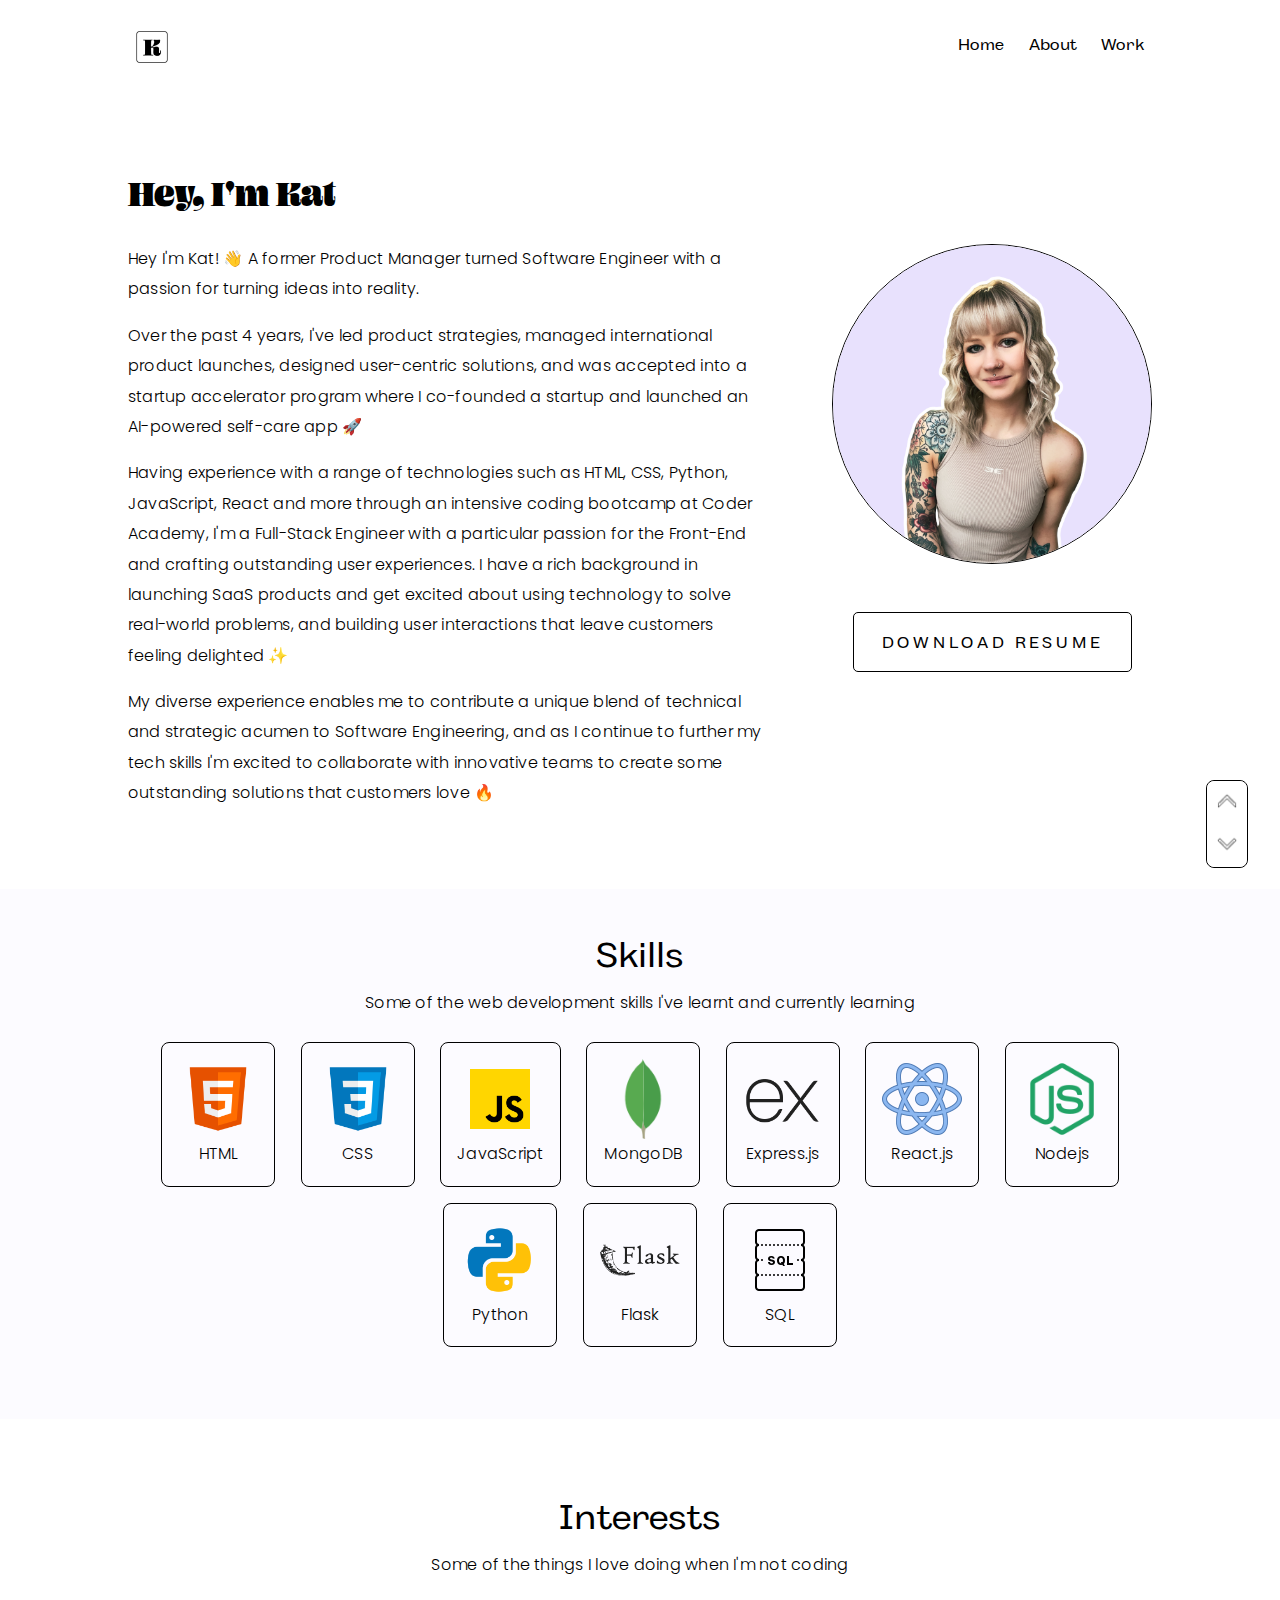
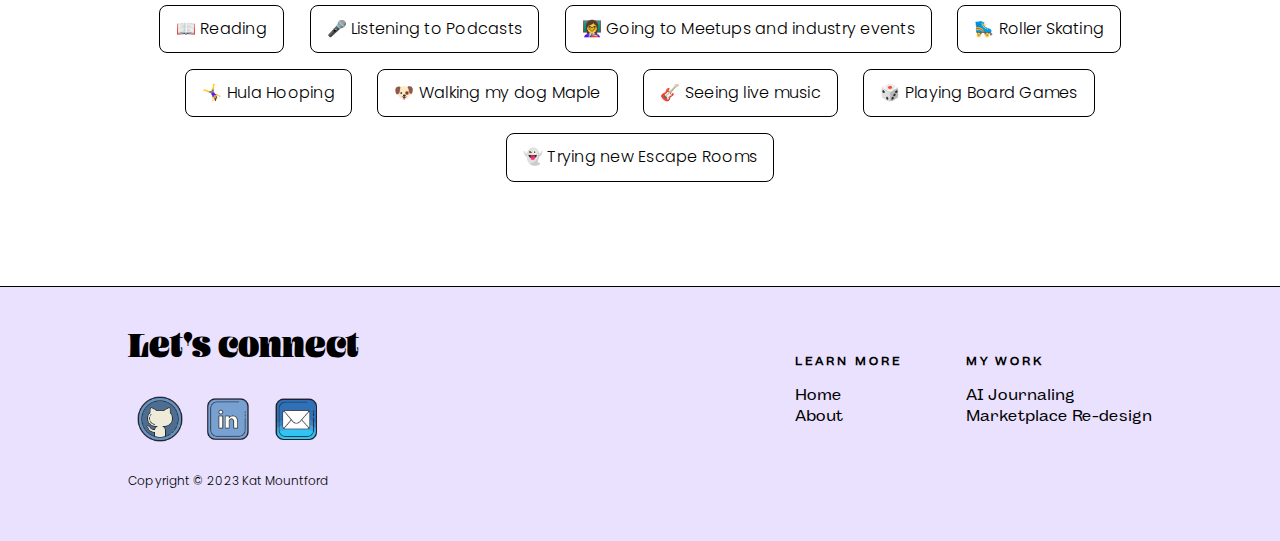
==== commit ab6dab6f: "Updated work nav item to drop down menu with projects" ====
--- a/about.html
+++ b/about.html
@@ -14,11 +14,11 @@
       href="https://fonts.googleapis.com/css2?family=Arapey:ital@1&family=Poppins:ital,wght@0,300;0,400;0,700;1,300;1,400;1,700&display=swap"
       rel="stylesheet"
     />
+    <link rel="stylesheet" href="styles/reset.css">
+    <link rel="stylesheet" href="styles/style.css" />
     <script src="components/header.js" type="text/javascript" defer></script>
     <script src="components/footer.js" type="text/javascript" defer></script>
     <script src="components/scroll.js" type="text/javascript" defer></script>
-    <link rel="stylesheet" href="styles/reset.css">
-    <link rel="stylesheet" href="styles/style.css" />
     <title>About</title>
   </head>
   <body>
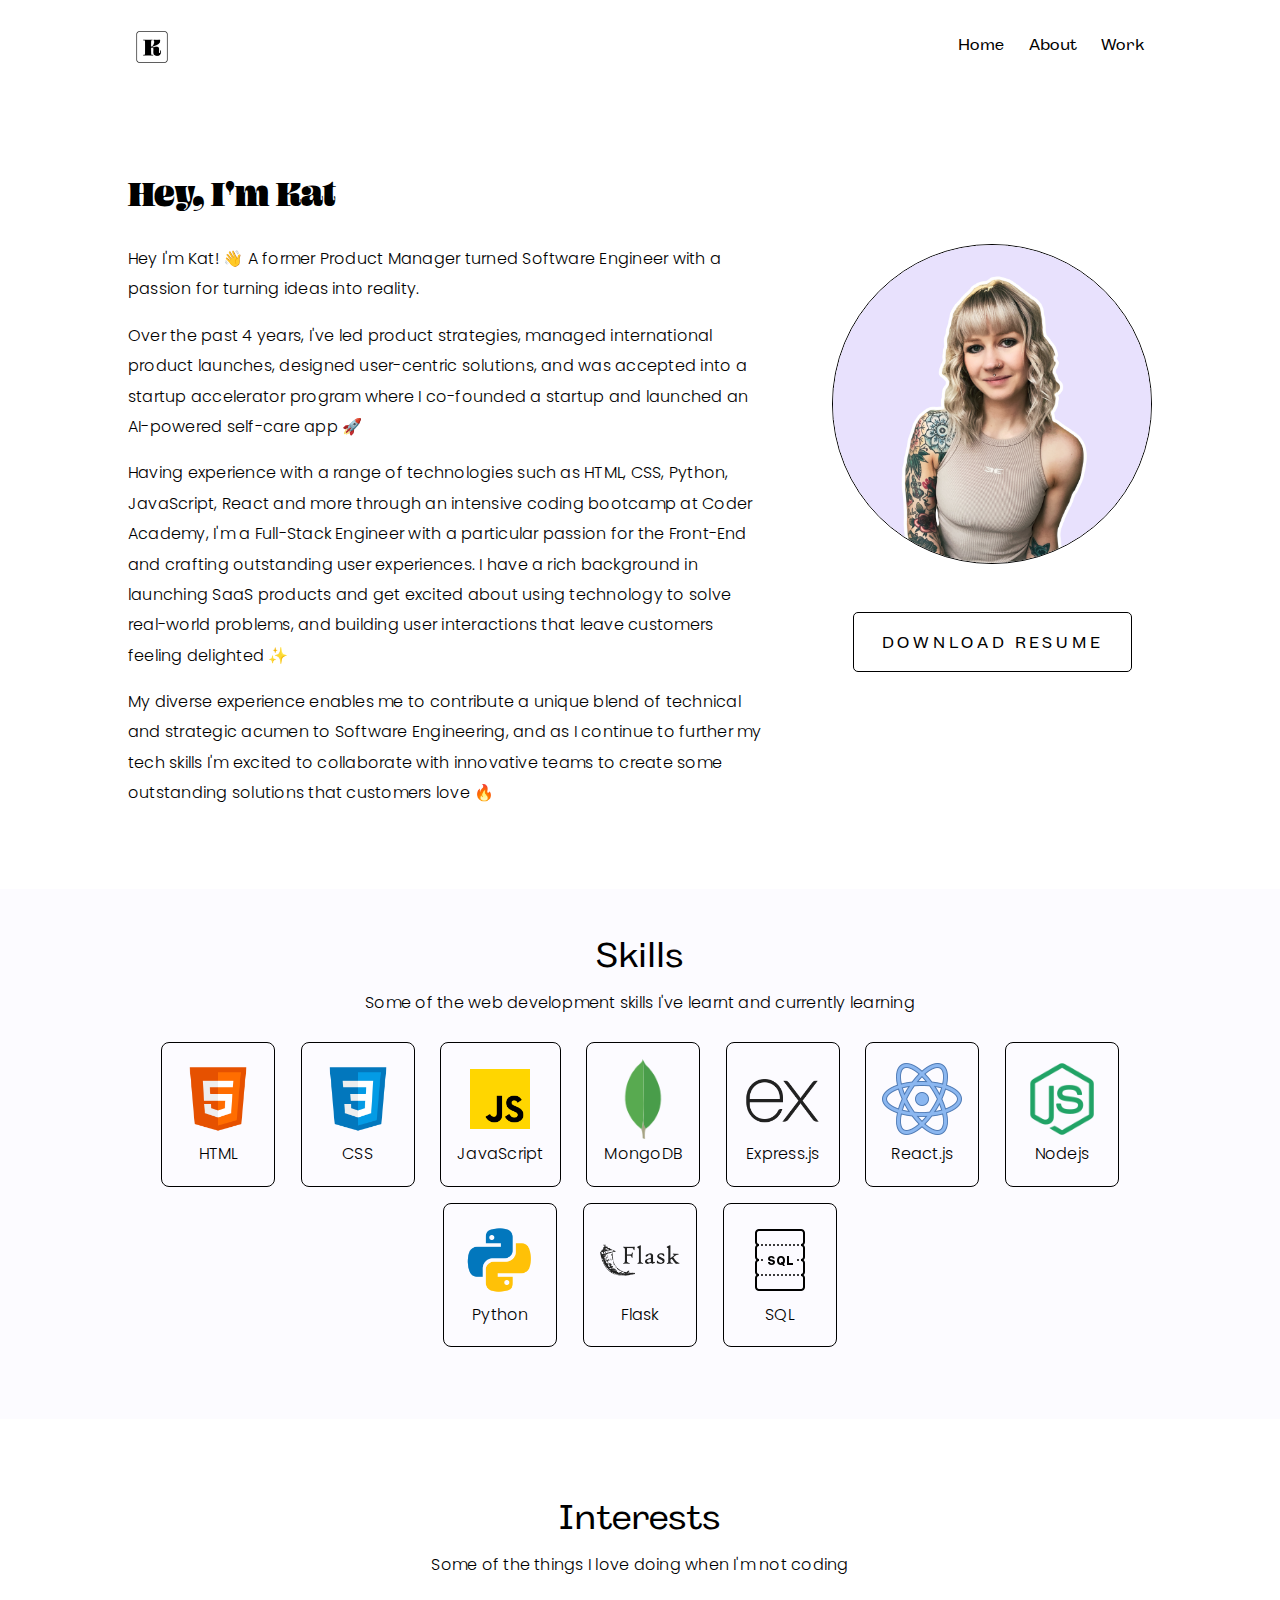
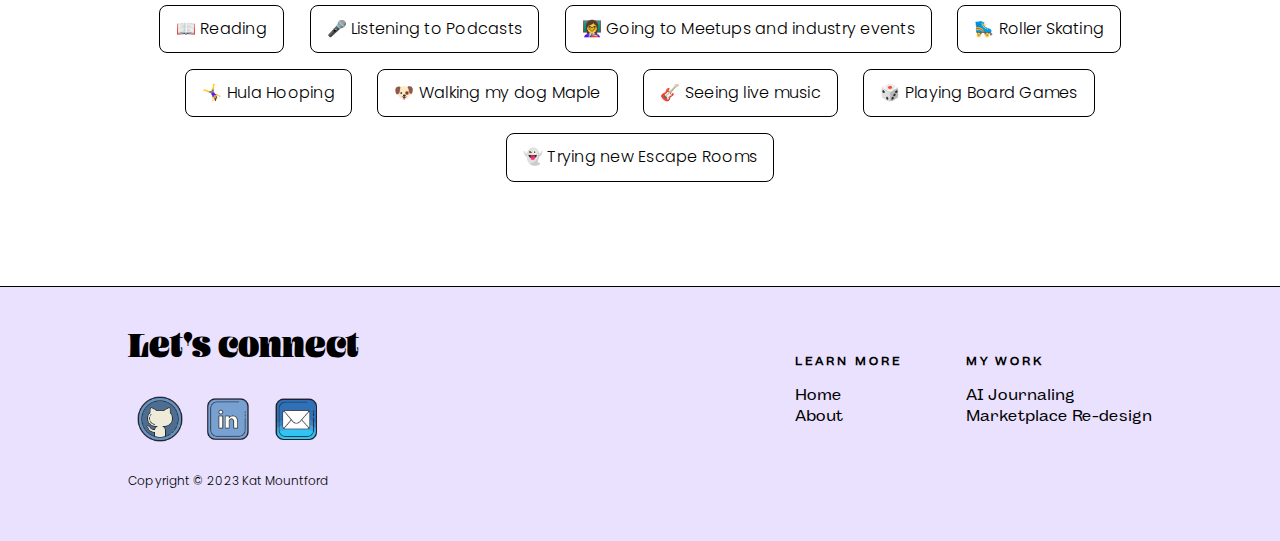
==== commit edd1748c: "Added hamburger menu" ====
--- a/about.html
+++ b/about.html
@@ -27,8 +27,6 @@
 
     <!-- Main Content -->
     <main>
-      <!-- Quick Scroll Component -->
-      <scroll-component></scroll-component>
       <!-- About - Main - Professional Bio -->
       <section class="about">
         <div class="section-header">
--- a/styles/style.css
+++ b/styles/style.css
@@ -81,7 +81,7 @@
   font-size: 0.8rem;
 }
 
-.sub-heading, .summary-block h3 {
+.sub-heading, .summary-block h3, .expanded-menu ul p {
   font-family: 'BodyGrotesqueFit', sans-serif;
   font-size: 0.75rem;
   line-height: 1.6;
@@ -111,47 +111,6 @@
 }
 
 /* Buttons */
-
-.top-bottom-arrows {
-  z-index: 1;
-  position: fixed;
-  right: 2rem;
-  bottom: 2rem;
-  display: flex;
-  flex-direction: column;
-  border: black 1px solid;
-  border-radius: 8px;
-}
-
-.top-bottom-arrows div {
-  border-radius: 8px;
-  background-color: white;
-  transition: 400ms;
-}
-
-.top-bottom-arrows .top {
-  border-radius: 8px 8px 0px 0px;
-}
-
-.top-bottom-arrows .bottom {
-  border-radius: 0px 0px 8px 8px;
-}
-
-.top-bottom-arrows div:hover {
-  background-color: #E9E1FD;
-}
-
-.top-bottom-arrows img {
-  height: 2.5rem;
-  transition: 400ms;
-  padding: 0.5rem;
-  z-index: 1;
-}
-
-.top-bottom-arrows img:hover {
-  transform: scale(1.3);
-  z-index: 1;
-}
 
 button {
   font-family: 'BodyGrotesqueFit', sans-serif;
@@ -205,13 +164,347 @@
   padding: 0.5rem;
 }
 
+/* Nav Styling */
+
+nav {
+  display: flex;
+  padding: 0.5rem;
+}
+
+nav ul {
+  display: flex;
+  list-style: none;
+}
+
+nav ul li {
+  padding-left: 1.5rem;
+  list-style: none;
+}
+
+.logo {
+  width: 3rem;
+  padding: 0.5rem;
+}
+
+.dropdown-menu {
+  display: none;
+  position: absolute;
+  width: auto;
+  padding: 0.5rem;
+  background-color: #ffffff50;
+  border-radius: 5px;
+}
+
+nav ul li div ul li {
+  padding-left: 0;
+}
+
+.dropdown-bg {
+  padding-top: 0.5rem;
+}
+
+.dropdown-menu li {
+  padding: 0.2rem;
+  white-space: nowrap;
+}
+
+.dropdown:hover .dropdown-menu {
+  display: block;
+}
+
+.hamburger-menu {
+  font-size: 1.5rem;
+  cursor: pointer;
+  display: none;
+}
+
+
+/* Mobile Hamburger Menu Styling */
+
+.mob-page {
+  background-color: #E9E1FD;
+  width: 100vw;
+  height: 100vh;
+  overflow: hidden;
+  transition: background-color 0.5s ease;
+}
+
+.mobile-menu {
+  margin-top: 3rem;
+  display: flex;
+  flex-direction: column;
+  align-items: center;
+  justify-content: center;
+}
+
+.expanded-menu {
+  text-align: center;
+  opacity: 1;
+  transition: opacity 2s ease;
+}
+
+.expanded-menu ul p {
+  font-size: 1.2rem;
+  padding-top: 2.5rem;
+  padding-bottom: 0.5rem;
+}
+
+.expanded-menu ul li {
+  font-size: 2.5rem;
+  padding: 1rem;
+}
+
+.close-menu {
+  font-size: 1.5rem;
+  cursor: pointer;
+}
+
+.mobile-menu.active {
+  opacity: 1;
+}
+
+.close-icon {
+  transition: transform 0.3s ease;
+}
+
+.expanded-menu.active, .close-icon {
+  transform: rotate(90deg);
+}
+
+/* Footer Component */
+
+.footer-wrapper { /* Extend background colour past the width of the content */
+  background-color: #E9E1FD;
+  border-top: black 1px solid;
+}
+
+footer {
+  padding-top: 2.5rem;
+  padding-bottom: 1rem;
+  height: fit-content;
+  margin: 0 auto;
+}
+
+footer h3 {
+  font-size: 1.2rem;
+  font-weight: bold;
+}
+
+.footer-connect h2 {
+  margin-bottom: 0.5rem;
+}
+
+.social-images img {
+  width: 4rem;
+}
+
+.footer-flex {
+  display: flex;
+  justify-content: space-between;
+  flex-wrap: wrap;
+}
+
+.footer-nav-links {
+  display: flex;
+  flex-wrap: wrap;
+  text-align: left;
+  justify-content: space-between;
+}
+
+.footer-learn-more ul, .footer-my-work ul {
+  list-style: none;
+  padding: 0;
+  margin: 0;
+}
+
+.footer-learn-more, .footer-my-work {
+  margin-left: 4rem;
+}
+
+.footer-learn-more h3, .footer-my-work h3 {
+  padding-bottom: 1rem;
+}
+
+.footer-learn-more ul li, .footer-my-work ul li {
+  padding-bottom: 0.3rem;
+}
+
+footer p {
+  margin-top: 1rem;
+  padding-bottom: 2rem;
+  font-size: 0.75rem;
+}
+
+/* Scroll Button Component */
+
+.top-bottom-arrows {
+  z-index: 1;
+  position: fixed;
+  right: 2rem;
+  bottom: 2rem;
+  display: flex;
+  flex-direction: column;
+  border: black 1px solid;
+  border-radius: 8px;
+}
+
+.top-bottom-arrows div {
+  border-radius: 8px;
+  background-color: white;
+  transition: 400ms;
+}
+
+.top-bottom-arrows .top {
+  border-radius: 8px 8px 0px 0px;
+}
+
+.top-bottom-arrows .bottom {
+  border-radius: 0px 0px 8px 8px;
+}
+
+.top-bottom-arrows div:hover {
+  background-color: #E9E1FD;
+}
+
+.top-bottom-arrows img {
+  height: 2.5rem;
+  transition: 400ms;
+  padding: 0.5rem;
+  z-index: 1;
+}
+
+.top-bottom-arrows img:hover {
+  transform: scale(1.3);
+  z-index: 1;
+}
+
+/* Featured Work Component */
+
+.work {
+  text-align: center;
+  display: flex;
+  flex-direction: column;
+  justify-content: center;
+  position: relative;
+  z-index: 0;
+}
+
+.work h2 {
+  font-size: 2.5rem;
+}
+
+.project-tile-block {
+  display: flex;
+  justify-content: center;
+  width: 80vw;
+  max-width: 1200px;
+  margin: 0 auto;
+  position: relative;
+  z-index: 0;
+}
+
+.project-tile-block a:hover {
+  text-decoration: none;
+}
+
+.project-tile h3,
+.project-tile p,
+.project-tile li {
+  font-size: 1rem;
+  text-align: left;
+  line-height: normal;
+  margin: 1rem;
+}
+
+.project-tile h3 {
+  font-size: 1.5rem;
+  margin: 1rem;
+}
+
+.project-tile p {
+  margin: 1rem;
+}
+
+.project-tile {
+ display: flex;
+ position: relative;
+ flex-direction: column;
+ justify-content: space-between;
+ margin: 1rem;
+ border: black solid 1px;
+ border-radius: 5px;
+ overflow: hidden;
+ transition: 400ms;
+ z-index: 0;
+}
+
+.project-type-tag {
+  width: fit-content;
+  border-radius: 2px;
+  background-color:#F7FF9F;
+  position: absolute;
+  left: -1rem;
+  top: 0.1rem;
+}
+
+.project-tile .sub-heading {
+ padding: 0.8rem 1rem;
+ font-size: 0.9rem;
+}
+
+.project-tile:hover {
+  transform: scale(1.05);
+  z-index: 1;
+  position: relative;
+  z-index: 0;
+}
+
+.project-tile a:hover {
+  text-decoration: none;
+}
+
+.project-tile img {
+  height: 100%;
+  width: 100%;
+  object-fit: cover;
+}
+
+.tag-block {
+  margin-bottom: 1rem;
+}
+
+.tag-section li {
+  margin: 0.5rem 1rem;
+  display: flex;
+  flex-wrap: wrap;
+}
+
+.tag-section li ul {
+  border: black 1px solid;
+  border-radius: 5px;
+  padding: 0.3rem 0.5rem;
+  margin: 0 0.5rem 0.5rem 0;
+}
+
+.tag-section li ul:hover {
+  animation: colourful-tile 3s alternate infinite;
+}
+
+.technologies li ul{
+  background-color: black;
+  color: white;
+}
+
+.technologies li ul:hover {
+  color: black;
+}
+
 /* Main Sections */
 
 main {
   margin: 0 auto;
 }
 
-/* -- End Global Styles -- */
 
 /* -- Start Index Page Styles -- */
 
@@ -265,26 +558,21 @@
   animation: highlight 3s forwards;
 }
 
-
-
 @keyframes highlight {
   from {
     color: white;
     background-color: white;
-    /* border: 0.5px solid black; */
   }
   to {
     background-color:#F7FF9F;
     color: black;
-    /* border: 0.5px solid black; */
-  }
-}
-
-/* -- End Index Page Styling */
+  }
+}
 
 /* -- Start About Page Styling -- */
 
 /* Main text section with image */
+
 .about {
   margin: 2rem auto;
 }
@@ -410,9 +698,8 @@
   }
 }
 
-/* -- End About Page Styling */
-
 /* -- Start Project Pages Styling -- */
+
 /* -- Start Global Project Styles -- */
 /* Project Hero and Summary */
 
@@ -548,24 +835,14 @@
   align-items: center;
 }
 
-.view-more .project-tile-block {
-  width: 1200px;
-  margin: 0 auto;
-}
-
 .view-more-heading h2 {
   font-size: 2rem;
   text-align: center;
   padding: 1.5rem;
 }
 
-.view-more .project-tile a:hover {
-  text-decoration: none;
-}
-
-/* -- End Global Project Styles -- */
-
 /* -- Start Individual Project Styles -- */
+
 /* Talk to Maple Project Styling */
 
 .talktomaple {
@@ -619,19 +896,8 @@
   text-align: center;
 }
 
-/* -- End Project Styles -- */
-
 
 /* -- Start Media Queries -- */
-
-/* Smaller desktops */
-@media screen and (max-width: 1200px) {
-
-  /* Blog Tiles */
-  .blog-tile {
-    width: calc((100% - 4rem) / 2);
-  }
-}
 
 /* Small screens and tablets */
 @media screen and (max-width: 850px) {
@@ -642,13 +908,47 @@
     font-size: 1.8rem;
   }
 
-  /* Blogs */
-  .blog-tile {
+  .hamburger-menu {
+    display: block;
+  }
+
+  .project-tile-block,
+  .top-bottom-arrows {
+      z-index: 10;
+  }
+
+  .menu-icon, .close-icon {
+    width: 80%;
+    height: 80%;
+  }
+
+  /* Header */
+
+  header {
+    flex-direction: row;
+    align-items: center;
+    padding-top: 2rem;
+  }
+
+  nav ul li {
+    padding: 0 0.75rem;
+    font-size: 1.2rem;
+    font-weight: bold;
+    text-decoration: underline;
+  }
+
+  nav ul {
+    display: none;
     width: 100%;
-  }
-
-  .article-wrapper {
-    padding-top: 5rem;
+    text-align: center;
+  }
+
+  nav ul.active {
+    display: flex;
+  }
+
+  .hamburger-menu {
+    display: block;
   }
 
   /* Projects */
@@ -762,25 +1062,6 @@
     padding-top: 1.5rem;
   }
 
-  /* Header */
-
-  header {
-    flex-direction: column;
-    align-items: center;
-    padding: 1rem 0;
-  }
-
-  nav ul li {
-    padding: 0 0.75rem;
-    font-size: 1.2rem;
-    font-weight: bold;
-    text-decoration: underline;
-  }
-
-  nav ul {
-    margin: 0;
-    padding: 0;
-  }
 
 }
 
@@ -789,7 +1070,7 @@
 
   /* Global */
 
-  header, footer, .hero, .work, .about, .skills, .interests, .blog, .read-more {
+  header, footer, .hero, .work, .about, .skills, .interests {
     width: 90%;
   }
 
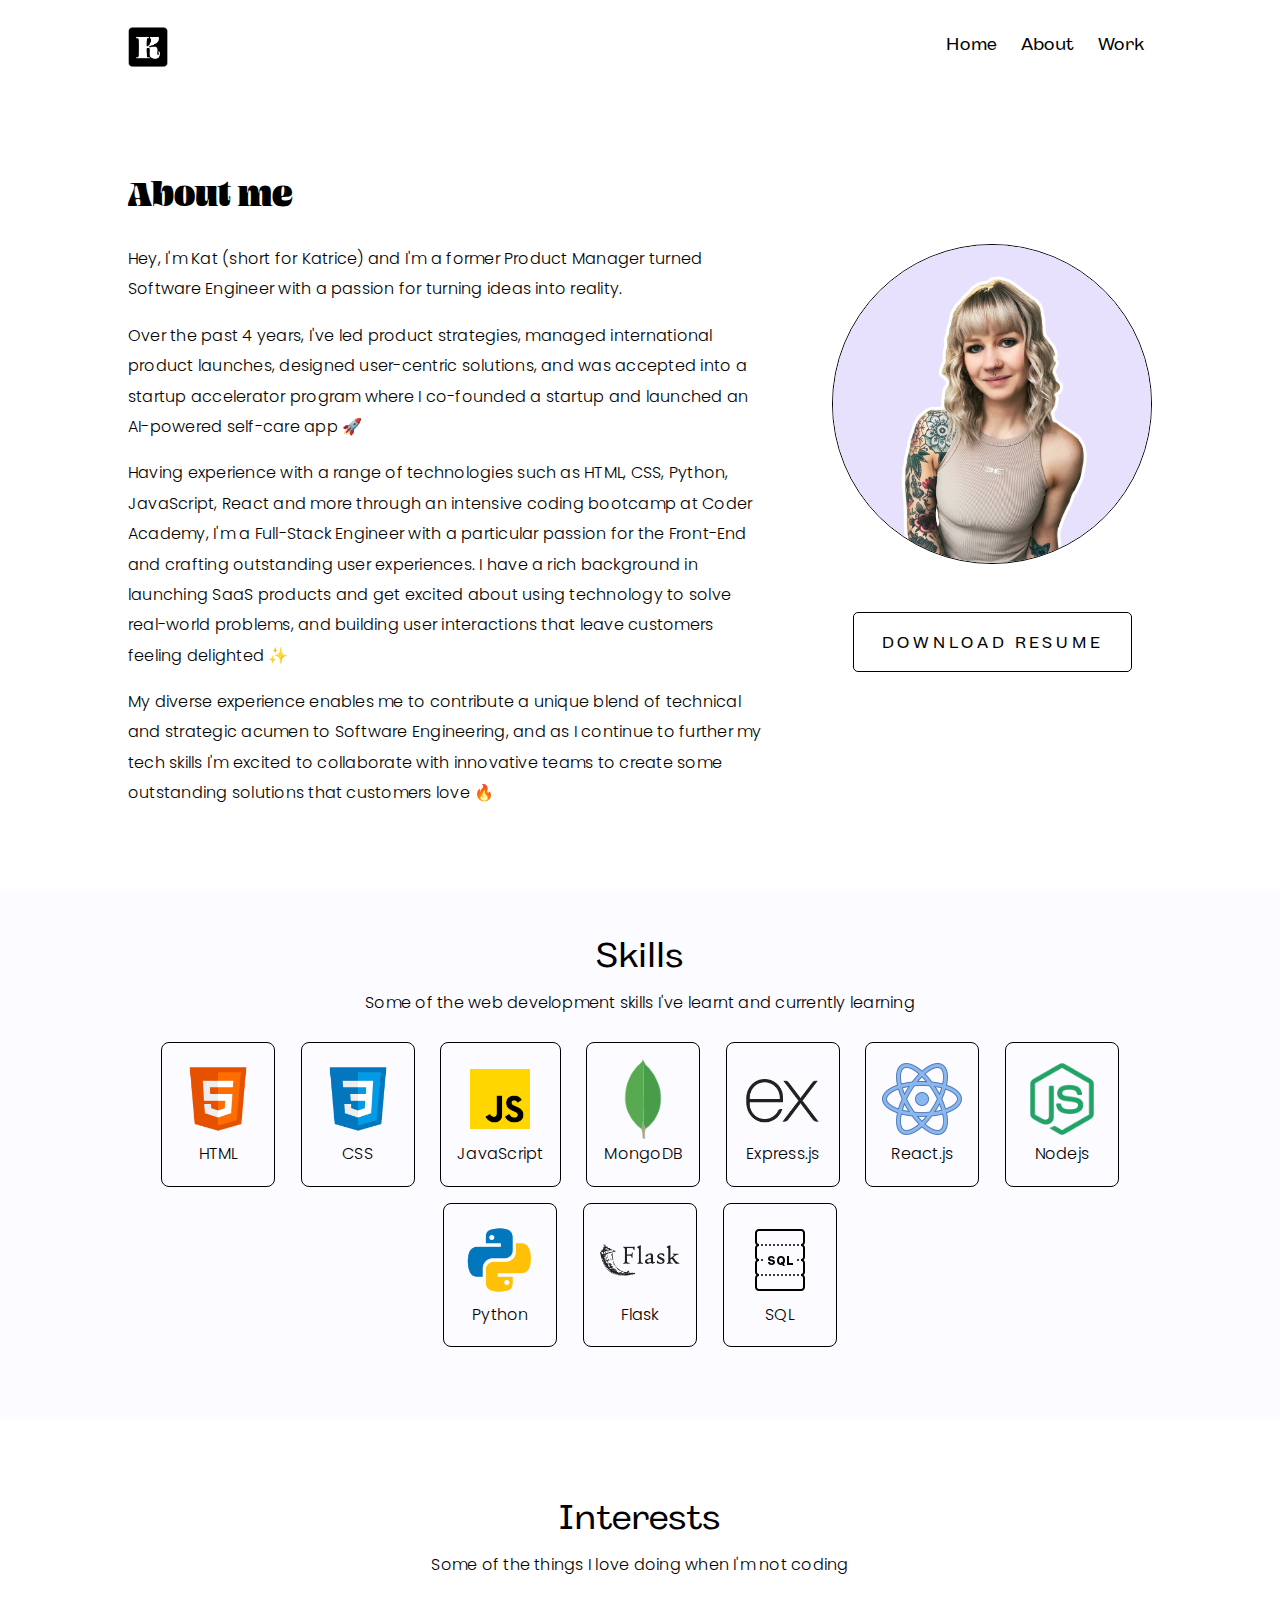
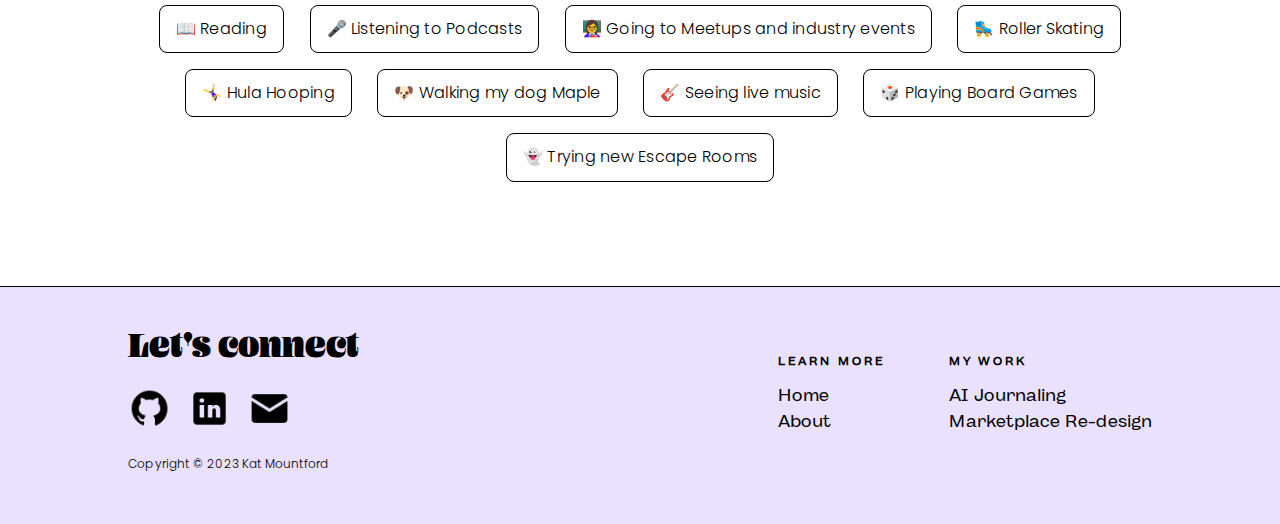
==== commit 840b2f44: "Updated icons and highlight colours" ====
--- a/about.html
+++ b/about.html
@@ -30,7 +30,7 @@
       <!-- About - Main - Professional Bio -->
       <section class="about">
         <div class="section-header">
-          <h2 class="heading">Hey, I'm Kat</h2>
+          <h2 class="heading">About me</h2>
         </div>
         <div class="flex-wrapper">
           <div class="image-button-block">
@@ -41,7 +41,7 @@
           </div>
           <div class="about-text">
             <p>
-              Hey I'm Kat! 👋 A former Product Manager turned Software Engineer with a passion for turning ideas into reality.
+              Hey, I'm Kat (short for Katrice) and I'm a former Product Manager turned Software Engineer with a passion for turning ideas into reality.
             </p>
             <br />
             <p>
--- a/styles/style.css
+++ b/styles/style.css
@@ -59,15 +59,24 @@
   font-size: 2.25rem;
 }
 
-h1  {
-  font-size: 3.5rem;
+.intro h2 {
+  font-family: 'OhnoBlazeFace', sans-serif;
+}
+
+.title {
+  font-size: 1.2rem;
+  font-weight: bold;
+}
+
+.header a:hover {
+  text-decoration: none;
 }
 
 .footer-connect .heading {
   padding-bottom: 1rem;
 }
 
-h2, h3, li {
+h2, h3, li, .title {
   font-family: 'BodyGrotesqueFit', sans-serif;
 }
 
@@ -179,11 +188,12 @@
 nav ul li {
   padding-left: 1.5rem;
   list-style: none;
+  font-size: 1.1rem;
 }
 
 .logo {
-  width: 3rem;
-  padding: 0.5rem;
+  width: 2.5rem;
+  padding: 0.5rem, 0.5rem, 0,5rem, 0;
 }
 
 .dropdown-menu {
@@ -226,7 +236,6 @@
   width: 100vw;
   height: 100vh;
   overflow: hidden;
-  transition: background-color 0.5s ease;
 }
 
 .mobile-menu {
@@ -239,36 +248,22 @@
 
 .expanded-menu {
   text-align: center;
-  opacity: 1;
-  transition: opacity 2s ease;
 }
 
 .expanded-menu ul p {
-  font-size: 1.2rem;
+  font-size: 1rem;
   padding-top: 2.5rem;
   padding-bottom: 0.5rem;
 }
 
 .expanded-menu ul li {
-  font-size: 2.5rem;
+  font-size: 2rem;
   padding: 1rem;
 }
 
 .close-menu {
   font-size: 1.5rem;
   cursor: pointer;
-}
-
-.mobile-menu.active {
-  opacity: 1;
-}
-
-.close-icon {
-  transition: transform 0.3s ease;
-}
-
-.expanded-menu.active, .close-icon {
-  transform: rotate(90deg);
 }
 
 /* Footer Component */
@@ -295,7 +290,13 @@
 }
 
 .social-images img {
-  width: 4rem;
+  width: 3.5rem;
+  padding-right: 0.8rem;
+  transition: 400ms ease-in-out;
+}
+
+.social-images img:hover {
+  transform: scale(1.2)
 }
 
 .footer-flex {
@@ -326,7 +327,8 @@
 }
 
 .footer-learn-more ul li, .footer-my-work ul li {
-  padding-bottom: 0.3rem;
+  padding-bottom: 0.5rem;
+  font-size: 1.1rem;
 }
 
 footer p {
@@ -344,32 +346,11 @@
   bottom: 2rem;
   display: flex;
   flex-direction: column;
-  border: black 1px solid;
-  border-radius: 8px;
-}
-
-.top-bottom-arrows div {
-  border-radius: 8px;
-  background-color: white;
-  transition: 400ms;
-}
-
-.top-bottom-arrows .top {
-  border-radius: 8px 8px 0px 0px;
-}
-
-.top-bottom-arrows .bottom {
-  border-radius: 0px 0px 8px 8px;
-}
-
-.top-bottom-arrows div:hover {
-  background-color: #E9E1FD;
 }
 
 .top-bottom-arrows img {
   height: 2.5rem;
   transition: 400ms;
-  padding: 0.5rem;
   z-index: 1;
 }
 
@@ -441,7 +422,8 @@
 .project-type-tag {
   width: fit-content;
   border-radius: 2px;
-  background-color:#F7FF9F;
+  color: white;
+  background-color: black;
   position: absolute;
   left: -1rem;
   top: 0.1rem;
@@ -536,7 +518,7 @@
   margin: 0.5rem;
 }
 
-.intro h1 {
+.intro h2 {
   font-size: 3.5rem;
   margin-bottom: 2rem;
   line-height: 1.1;
@@ -554,18 +536,17 @@
   font-family: 'Arapey', serif;
   font-style: italic;
   font-size: 1.5rem;
-  border-radius: 2px;
+  border-radius: 50px;
   animation: highlight 3s forwards;
 }
 
 @keyframes highlight {
   from {
+    color: #E9E1FD;
+  }
+  to {
+    background-color: black;
     color: white;
-    background-color: white;
-  }
-  to {
-    background-color:#F7FF9F;
-    color: black;
   }
 }
 
@@ -704,7 +685,7 @@
 /* Project Hero and Summary */
 
 .no-bg, .bg {
-  /* width: 80%; */
+  width: 80%;
   max-width: 800px;
   margin: 0 auto;
 }
@@ -932,7 +913,7 @@
 
   nav ul li {
     padding: 0 0.75rem;
-    font-size: 1.2rem;
+    font-size: 1.5rem;
     font-weight: bold;
     text-decoration: underline;
   }
@@ -1011,7 +992,7 @@
     text-align: center;
   }
 
-  .intro h1 {
+  .intro h2 {
     padding: 5rem 0 0.25rem;
     font-size: 3rem;
   }
@@ -1091,7 +1072,7 @@
   
   /* Index Hero */
 
-  .intro h1 {
+ .intro h2 {
     padding: 5rem 0 0.25rem;
     font-size: 2rem;
   }
